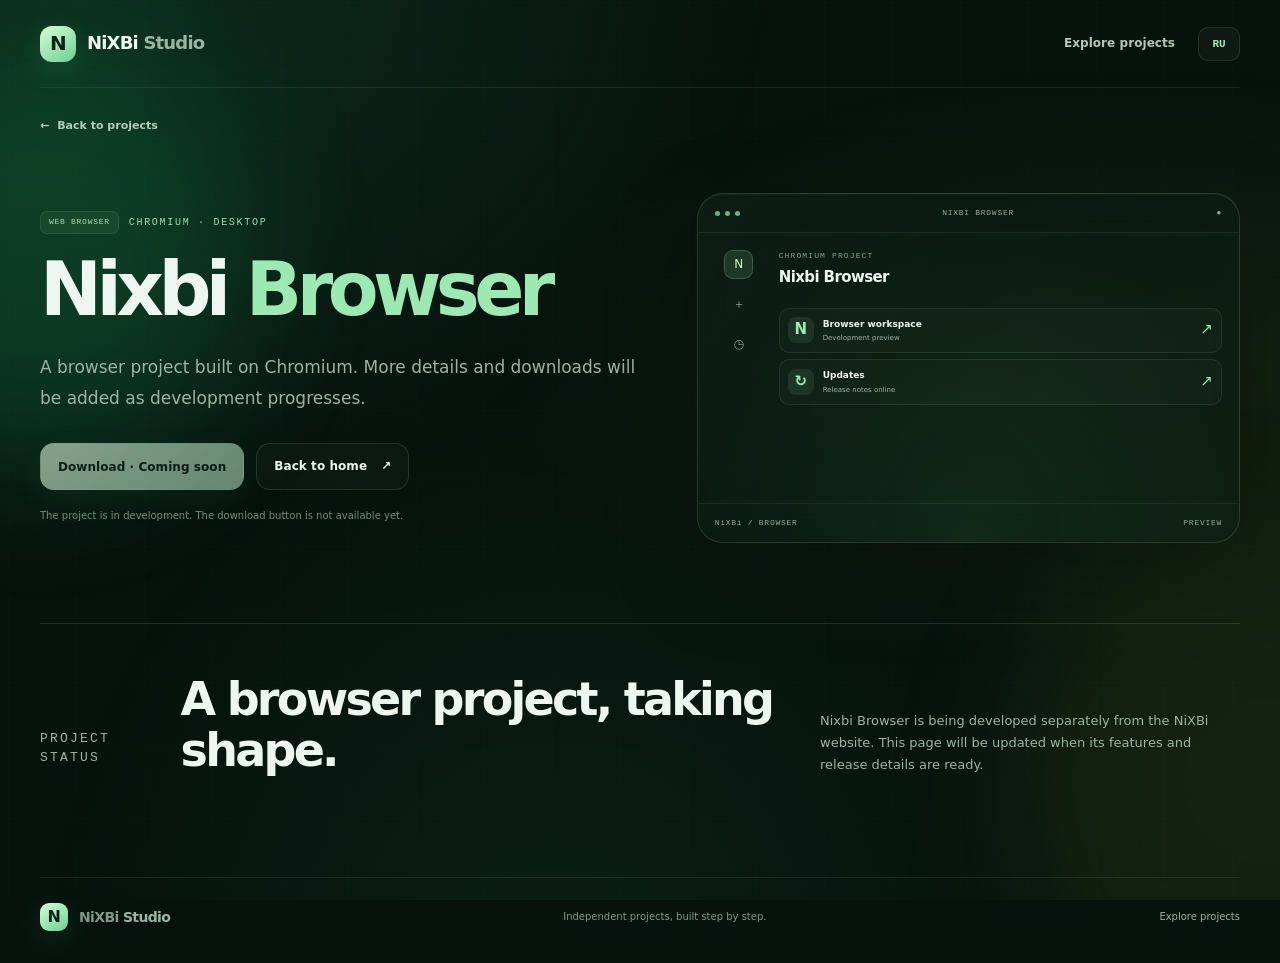
==== browser.html @ c8cee7db "Add Nixbi Browser product page" ====
<!doctype html>
<html lang="en">
<head><meta charset="utf-8"><meta name="viewport" content="width=device-width, initial-scale=1"><meta name="theme-color" content="#07120d"><meta name="description" content="Nixbi Browser, a Chromium-based browser project."><title>Nixbi Browser — NiXBi</title><link rel="stylesheet" href="styles.css"></head>
<body data-title-key="title_browser">
<div class="site-scene" aria-hidden="true"><div class="scene-gradient"></div><div class="scene-grid"></div><div class="scene-orb orb-one"></div><div class="scene-orb orb-two"></div><div class="scene-orb orb-three"></div></div>
<header class="site-header wrap"><a class="brand" href="index.html"><span class="brand-mark">N</span><span>NiXBi <em>Studio</em></span></a><nav aria-label="Main navigation"><a href="index.html#projects" data-open-projects data-i18n="nav_projects">Explore projects</a><button class="language-toggle" type="button" data-lang-toggle aria-label="Switch language" title="Switch language">RU</button></nav></header>
<main class="wrap detail-page"><a class="back-link" href="index.html#projects" data-open-projects><span>←</span><span data-i18n="back_projects">Back to projects</span></a>
<section class="product-hero"><div class="product-hero-copy"><p class="eyebrow"><span class="category-tag" data-i18n="tag_browser">WEB BROWSER</span><span>CHROMIUM · DESKTOP</span></p><h1>Nixbi <span>Browser</span></h1><p class="product-lead" data-i18n="browser_lead">A browser project built on Chromium. More details and downloads will be added as development progresses.</p><div class="hero-actions"><button class="button button-primary button-disabled" type="button" disabled data-i18n="browser_download">Download · Coming soon</button><a class="button button-quiet" href="index.html#projects" data-open-projects><span data-i18n="back_home">Back to home</span><span>↗</span></a></div><div class="hero-footnote" data-i18n="browser_status">The project is in development. The download button is not available yet.</div></div><div class="product-showcase launcher-showcase"><div class="showcase-top"><span class="window-dots"><i></i><i></i><i></i></span><span>NIXBI BROWSER</span><span>●</span></div><div class="showcase-layout"><div class="showcase-rail"><span class="rail-active">N</span><span>＋</span><span>◷</span></div><div class="showcase-content"><div class="showcase-welcome"><small>CHROMIUM PROJECT</small><b>Nixbi Browser</b></div><div class="showcase-row"><span class="row-icon">N</span><span><b>Browser workspace</b><small>Development preview</small></span><i>↗</i></div><div class="showcase-row"><span class="row-icon">↻</span><span><b>Updates</b><small>Release notes online</small></span><i>↗</i></div></div></div><div class="showcase-bottom"><span>NiXBi / BROWSER</span><span>PREVIEW</span></div></div></section>
<section class="detail-section"><div class="section-heading"><p class="eyebrow">PROJECT STATUS</p><h2 data-i18n="browser_feature_title">A browser project, taking shape.</h2><p data-i18n="browser_feature_copy">Nixbi Browser is being developed separately from the NiXBi website. This page will be updated when its features and release details are ready.</p></div></section></main>
<footer class="site-footer wrap"><a class="brand footer-brand" href="index.html"><span class="brand-mark">N</span><span>NiXBi <em>Studio</em></span></a><span data-i18n="footer_line">Independent projects, built step by step.</span><div class="footer-links"><a href="index.html#projects" data-open-projects data-i18n="nav_projects">Explore projects</a></div></footer><script src="site.js" defer></script></body></html>
---- styles.css ----
:root{color-scheme:dark;--bg:#07120d;--panel:rgba(15,31,22,.84);--panel-strong:#0e2118;--panel-soft:rgba(191,244,207,.045);--line:rgba(196,235,206,.13);--line-strong:rgba(177,243,196,.25);--text:#edf7ef;--muted:#9cb4a4;--soft:#bfd3c4;--green:#9de9b4;--mint:#ceffca;--lime:#d9f4a2;--gold:#f0d9a4;--red:#f0b6a8;--radius:24px;--shadow:0 28px 90px rgba(0,0,0,.30);--mono:ui-monospace,SFMono-Regular,Consolas,'Liberation Mono',monospace;--font:Inter,ui-sans-serif,system-ui,-apple-system,BlinkMacSystemFont,'Segoe UI',sans-serif}
*{box-sizing:border-box}html{scroll-behavior:smooth;scroll-padding-top:100px}body{margin:0;min-height:100vh;background:var(--bg);color:var(--text);font:15px/1.72 var(--font);overflow-x:hidden}body,button,a{font-family:var(--font)}a,a:visited{color:inherit;text-decoration:none}a:focus-visible,button:focus-visible{outline:2px solid var(--green);outline-offset:4px}button{color:inherit}.wrap{width:min(1200px,calc(100% - 48px));margin-inline:auto}.site-scene{position:fixed;inset:0;z-index:0;overflow:hidden;pointer-events:none;background:var(--bg)}.scene-gradient,.scene-grid,.scene-orb{position:absolute;inset:-18%;will-change:transform}.scene-gradient{background:radial-gradient(ellipse at 18% 13%,rgba(32,134,81,.24),transparent 34%),radial-gradient(ellipse at 78% 44%,rgba(111,139,51,.14),transparent 32%),radial-gradient(ellipse at 45% 95%,rgba(29,109,75,.14),transparent 38%)}.scene-grid{inset:-30% -10%;opacity:.15;background-image:linear-gradient(rgba(183,224,193,.10) 1px,transparent 1px),linear-gradient(90deg,rgba(183,224,193,.10) 1px,transparent 1px);background-size:68px 68px;mask-image:linear-gradient(to bottom,transparent 0%,#000 18%,#000 80%,transparent 100%)}.scene-orb{inset:auto;border-radius:50%;filter:blur(70px);opacity:.19}.orb-one{width:430px;height:430px;left:-180px;top:5vh;background:#1dbd6b}.orb-two{width:520px;height:520px;right:-250px;top:58vh;background:#779d35;opacity:.12}.orb-three{width:360px;height:360px;left:38%;top:116vh;background:#2d9d75;opacity:.10}.site-header,.home-page,.detail-page,.legal-page,.site-footer{position:relative;z-index:1}.scroll-progress{position:fixed;z-index:20;top:0;left:0;right:0;height:2px;background:rgba(235,255,238,.035);pointer-events:none}.scroll-progress span{display:block;width:100%;height:100%;background:linear-gradient(90deg,#6acc8d,#d9f4a2);transform:scaleX(0);transform-origin:left center}.site-header{min-height:88px;display:flex;align-items:center;justify-content:space-between;gap:24px;border-bottom:1px solid rgba(209,242,219,.09)}.brand{display:inline-flex;align-items:center;gap:11px;font-weight:800;letter-spacing:-.045em;font-size:18px;white-space:nowrap}.brand em{font-style:normal;color:var(--muted);font-weight:600}.brand-mark{display:grid;place-items:center;width:36px;height:36px;border-radius:12px;background:linear-gradient(145deg,#d5ffd7,#6ccf93);color:#0b2015;font-weight:900;font-size:20px;box-shadow:0 8px 30px rgba(91,219,136,.14)}nav{display:flex;align-items:center;gap:23px;color:#b2c8b7;font-size:12px;font-weight:800;letter-spacing:.005em}nav a{transition:color .2s ease}nav a:hover{color:var(--mint)}.nav-github{padding:9px 13px;border:1px solid var(--line);border-radius:12px;color:var(--text)!important;background:rgba(245,255,247,.025)}.nav-github:hover{border-color:var(--line-strong);background:rgba(157,233,180,.07)}.language-toggle{appearance:none;border:1px solid var(--line);border-radius:10px;min-width:42px;height:34px;background:rgba(255,255,255,.03);color:var(--green);font:800 11px var(--mono);cursor:pointer;transition:background .2s,border-color .2s}.language-toggle:hover{background:rgba(157,233,180,.09);border-color:var(--line-strong)}
.eyebrow{display:flex;align-items:center;gap:10px;margin:0 0 18px;color:#9ddbb0;font:500 10px/1.4 var(--mono);letter-spacing:.17em;text-transform:uppercase}.status-dot{width:7px;height:7px;border-radius:50%;background:var(--green);box-shadow:0 0 15px rgba(142,237,167,.7)}.home-hero{padding:92px 0 85px;display:grid;grid-template-columns:minmax(0,1.08fr) minmax(370px,.92fr);align-items:center;gap:42px;min-height:600px}.hero-copy-column{max-width:720px}.home-hero h1,.product-hero h1,.legal-title{margin:0;font-size:clamp(46px,7vw,82px);line-height:1.02;letter-spacing:-.075em;font-weight:800}.home-hero h1 span,.product-hero h1 span,.legal-title span{color:var(--green)}.hero-copy{max-width:680px;margin:26px 0 0;color:var(--muted);font-size:clamp(16px,1.8vw,19px);line-height:1.85}.hero-actions{display:flex;gap:12px;flex-wrap:wrap;margin-top:29px}.button{min-height:47px;display:inline-flex;align-items:center;justify-content:center;gap:14px;padding:0 17px;border:1px solid transparent;border-radius:14px;font-size:12px;font-weight:800;letter-spacing:.005em;cursor:pointer;transition:transform .22s ease,background .22s ease,border-color .22s ease,box-shadow .22s ease}.button:hover:not(:disabled){transform:translateY(-2px)}a.button-primary,a.button-primary:visited{color:#0a2114!important}.button-primary{background:linear-gradient(135deg,#d0ffd3,#8fe5ab);color:#0a2114!important;box-shadow:0 11px 33px rgba(81,204,126,.12)}.button-primary:hover:not(:disabled){background:linear-gradient(135deg,#e6ffe6,#a5f3b8);box-shadow:0 14px 40px rgba(81,204,126,.2)}.button-quiet,.button-outline{border-color:var(--line);color:var(--text)!important;background:rgba(255,255,255,.025)}.button-quiet:hover:not(:disabled),.button-outline:hover:not(:disabled){border-color:var(--line-strong);background:rgba(157,233,180,.055)}.button-disabled,.button:disabled{cursor:not-allowed;opacity:.58;filter:saturate(.55)}.button-arrow{font-size:19px;font-weight:500}.hero-metrics{display:flex;gap:30px;flex-wrap:wrap;margin-top:54px;padding-top:22px;border-top:1px solid var(--line)}.hero-metrics>div{display:flex;flex-direction:column;gap:2px}.metric-number{font:500 15px var(--mono);color:var(--green)}.metric-caption{font-size:11px;color:var(--muted)}
.hero-visual{position:relative;min-height:420px;isolation:isolate;display:grid;place-items:center}.visual-orbit{position:absolute;border:1px solid rgba(170,236,188,.15);border-radius:50%;transform:rotate(-28deg)}.orbit-a{width:350px;height:190px}.orbit-b{width:390px;height:285px;transform:rotate(39deg);border-color:rgba(183,223,143,.17)}.orbit-c{width:290px;height:340px;transform:rotate(68deg);border-style:dashed;opacity:.55}.visual-core{width:156px;height:156px;position:relative;display:flex;flex-direction:column;align-items:center;justify-content:center;gap:4px;border:1px solid rgba(202,255,214,.23);border-radius:42px;background:linear-gradient(145deg,rgba(172,243,188,.15),rgba(15,41,27,.5));box-shadow:0 30px 90px rgba(0,0,0,.35),inset 0 1px rgba(255,255,255,.08);backdrop-filter:blur(14px);transform:rotate(-7deg)}.core-mark{display:grid;place-items:center;width:47px;height:47px;border-radius:16px;background:linear-gradient(145deg,#d9ffd9,#57c589);color:#092016;font-size:28px;font-weight:900}.visual-core>span:nth-child(2){font-weight:800;font-size:16px;letter-spacing:-.04em}.visual-core small{font:500 8px var(--mono);color:var(--muted);letter-spacing:.16em}.orbit-chip{position:absolute;z-index:2;display:flex;align-items:center;gap:10px;padding:10px 13px;border:1px solid rgba(196,235,206,.16);border-radius:15px;background:rgba(10,27,17,.87);box-shadow:0 17px 48px rgba(0,0,0,.3);backdrop-filter:blur(18px);min-width:178px}.orbit-chip b{display:block;font-size:10px;white-space:nowrap}.orbit-chip small{display:block;margin-top:1px;color:var(--muted);font-size:9px}.chip-symbol{display:grid;place-items:center;width:31px;height:31px;border-radius:10px;background:rgba(155,233,178,.12);color:var(--green);font-weight:900}.chip-launcher{top:45px;left:4px}.chip-bot{right:-6px;top:156px}.chip-media{bottom:40px;left:12px}.visual-caption{position:absolute;bottom:-7px;color:#718b79;font:500 9px var(--mono);letter-spacing:.12em;text-transform:uppercase}
.project-explorer{padding:45px 0 80px;border-top:1px solid var(--line);scroll-margin-top:22px;animation:explorerIn .45s ease both}.project-explorer[hidden]{display:none}@keyframes explorerIn{from{opacity:0;transform:translateY(18px)}to{opacity:1;transform:translateY(0)}}.section-heading{display:flex;align-items:end;justify-content:space-between;gap:28px;margin-bottom:28px}.section-heading h2,.team-heading h2,.closing-banner h2{margin:0;font-size:clamp(31px,4vw,46px);line-height:1.12;letter-spacing:-.06em}.section-heading>p{max-width:420px;margin:0;color:var(--muted);font-size:13px}.section-heading .eyebrow{margin-bottom:10px}.project-grid{display:grid;grid-template-columns:repeat(3,minmax(0,1fr));gap:17px}.project-card{display:flex;flex-direction:column;min-width:0;border:1px solid var(--line);border-radius:22px;overflow:hidden;background:linear-gradient(145deg,rgba(19,40,27,.82),rgba(7,21,13,.88));box-shadow:0 18px 52px rgba(0,0,0,.13);transition:transform .25s ease,border-color .25s ease,box-shadow .25s ease}.project-card[href]:hover{transform:translateY(-5px);border-color:rgba(157,233,180,.35);box-shadow:0 22px 60px rgba(0,0,0,.26)}.card-visual{height:158px;position:relative;overflow:hidden;border-bottom:1px solid rgba(196,235,206,.085);background:radial-gradient(ellipse at 50% 120%,rgba(61,152,96,.17),transparent 70%)}.project-card-body{padding:20px;display:flex;flex-direction:column;flex:1}.card-meta{display:flex;align-items:center;justify-content:space-between;gap:8px;flex-wrap:wrap}.category-tag{display:inline-flex;align-items:center;padding:5px 8px;border-radius:7px;background:rgba(151,229,173,.07);border:1px solid rgba(151,229,173,.12);color:#a8ddb4;font:500 8px/1.3 var(--mono);letter-spacing:.09em}.status-pill{display:inline-flex;align-items:center;gap:6px;padding:5px 8px;border:1px solid var(--line);border-radius:999px;color:var(--muted);font:500 9px/1.2 var(--mono)}.status-pill::before{content:'';width:5px;height:5px;background:#9ed9ae;border-radius:50%}.status-beta{border-color:rgba(240,217,164,.22);color:#ead8a8}.status-beta::before{background:var(--gold)}.status-lab{border-color:rgba(167,191,173,.2)}.status-lab::before{background:#a7bfae}.project-card h3{margin:17px 0 8px;font-size:20px;line-height:1.2;letter-spacing:-.045em}.project-card p{margin:0 0 22px;color:var(--muted);font-size:12px;line-height:1.85}a.card-link,a.card-link:visited{color:var(--green)}.card-link{display:inline-flex;align-items:center;gap:10px;color:var(--green);font-size:11px;font-weight:800;margin-top:auto;padding-top:4px}.card-link b{font-size:17px;transition:transform .2s}.project-card[href]:hover .card-link b,.addon-card:hover .card-link b{transform:translate(3px,-2px)}.muted-card-link{color:#8fa99a}.explorer-note{display:flex;gap:10px;align-items:flex-start;margin:22px 0 0;padding:13px 15px;border:1px solid rgba(196,235,206,.085);border-radius:12px;color:var(--muted);font-size:11px}.note-icon{font:500 15px var(--mono);color:var(--green)}
/* artwork inside project cards */
.mini-window{position:absolute;left:24%;top:19px;width:52%;height:123px;border:1px solid rgba(176,240,193,.2);border-radius:13px;background:rgba(7,21,13,.8);box-shadow:0 15px 30px rgba(0,0,0,.22);transform:rotate(-3deg);padding:11px}.mini-window>span{display:inline-block;width:5px;height:5px;border-radius:50%;background:#74bd8c;margin-right:4px}.mini-radial{position:absolute;left:50%;top:52%;display:grid;place-items:center;transform:translate(-50%,-50%);width:37px;height:37px;border-radius:50%;border:1px solid rgba(160,239,183,.45);background:#163a25;color:var(--mint);font-size:17px;font-weight:800;box-shadow:0 0 30px rgba(94,203,130,.22)}.mini-line{position:absolute;width:43px;height:1px;background:rgba(155,235,177,.6);left:50%;top:52%;transform-origin:left center}.line-one{transform:rotate(35deg)}.line-two{transform:rotate(145deg)}.radial-graphic{width:112px;height:112px;position:absolute;left:50%;top:50%;transform:translate(-50%,-50%);border-radius:50%;border:1px dashed rgba(156,231,174,.32);box-shadow:0 0 50px rgba(71,184,111,.09)}.radial-graphic::before{content:'';position:absolute;inset:20px;border:1px solid rgba(156,231,174,.22);border-radius:50%}.radial-graphic b{position:absolute;left:50%;top:50%;transform:translate(-50%,-50%);width:36px;height:36px;display:grid;place-items:center;border:1px solid rgba(174,247,189,.3);background:rgba(29,77,45,.9);border-radius:50%;color:var(--mint)}.radial-graphic i{position:absolute;width:20px;height:20px;border-radius:7px;border:1px solid rgba(171,244,190,.5);background:rgba(26,74,43,.96)}.radial-graphic i:nth-child(1){top:-9px;left:45px}.radial-graphic i:nth-child(2){right:-7px;top:36px}.radial-graphic i:nth-child(3){bottom:-8px;left:45px}.radial-graphic i:nth-child(4){left:-8px;top:36px}.radial-graphic i:nth-child(5){left:8px;top:8px;width:14px;height:14px}.mail-stack{position:absolute;left:50%;top:50%;transform:translate(-50%,-50%) rotate(-4deg);width:min(72%,245px);display:grid;gap:8px}.mail-stack span{display:flex;align-items:center;justify-content:space-between;padding:9px 11px;border-radius:9px;border:1px solid rgba(196,235,206,.14);background:rgba(7,24,15,.82);color:#bfd3c4;font:500 9px var(--mono);letter-spacing:.08em}.mail-stack b{font-size:9px;color:var(--green)}.mail-glow{position:absolute;inset:auto 10% -45px;height:100px;border-radius:50%;background:rgba(47,172,104,.13);filter:blur(24px)}.video-window{position:absolute;left:25%;top:14px;width:50%;padding:8px;border:1px solid rgba(196,235,206,.15);border-radius:12px;background:rgba(8,21,14,.92);box-shadow:0 18px 35px rgba(0,0,0,.22);transform:rotate(2deg)}.video-scene{height:82px;display:grid;place-items:center;border-radius:7px;background:linear-gradient(150deg,#244c32,#0d2417 70%);position:relative;overflow:hidden}.video-scene::before{content:'';position:absolute;width:130%;height:70px;left:-15%;bottom:-41px;background:linear-gradient(145deg,#4d7c4a,#183e29);border-radius:50%}.play-icon{position:relative;z-index:1;display:grid;place-items:center;width:32px;height:32px;border-radius:50%;padding-left:2px;background:rgba(220,255,224,.88);color:#153421;font-size:11px}.download-bar{height:4px;margin:9px 1px 8px;background:rgba(200,232,206,.1);border-radius:6px;overflow:hidden}.download-bar i{display:block;width:62%;height:100%;background:linear-gradient(90deg,#65ca88,#d8f2a1);border-radius:6px}.video-meta-lines{display:flex;flex-direction:column;gap:4px}.video-meta-lines i{height:4px;border-radius:4px;background:rgba(200,232,206,.12);width:72%}.video-meta-lines i+ i{width:40%}.gift-box{position:absolute;left:50%;top:54%;transform:translate(-50%,-50%) rotate(-5deg);width:84px;height:65px;border:1px solid rgba(214,249,186,.52);border-radius:9px;background:linear-gradient(145deg,rgba(109,176,95,.44),rgba(26,73,44,.7));box-shadow:0 17px 44px rgba(0,0,0,.25),0 0 37px rgba(110,191,112,.12)}.gift-lid{position:absolute;left:-6px;right:-6px;top:-12px;height:20px;border:1px solid rgba(214,249,186,.52);border-radius:6px;background:rgba(125,187,105,.5)}.gift-ribbon-v{position:absolute;top:-12px;bottom:0;left:34px;width:14px;border-inline:1px solid rgba(240,241,185,.65);background:rgba(212,234,152,.45)}.gift-ribbon-h{position:absolute;top:20px;left:0;right:0;height:12px;border-block:1px solid rgba(240,241,185,.65);background:rgba(212,234,152,.4)}.gift-box>span{position:absolute;top:-28px;left:32px;color:#e0f2ad;font-size:22px}.bot-spark{position:absolute;color:#b6edaa}.spark-a{top:28px;left:30%;font-size:21px}.spark-b{bottom:26px;right:27%;font-size:25px}.future-sun{position:absolute;width:126px;height:126px;border-radius:50%;left:50%;top:50%;transform:translate(-50%,-50%);background:radial-gradient(circle at 40% 35%,rgba(222,247,176,.36),rgba(62,134,81,.06) 65%,transparent 68%);border:1px solid rgba(185,226,172,.13)}.future-lines{position:absolute;left:15%;right:15%;bottom:20px;height:45px;border-top:1px solid rgba(181,231,185,.25);border-radius:50%;transform:rotate(-9deg);box-shadow:0 -12px rgba(181,231,185,.035),0 -24px rgba(181,231,185,.03)}.future-mark{position:absolute;left:50%;top:50%;transform:translate(-50%,-50%);color:var(--green);font:300 47px var(--font)}
.team-section{padding:100px 0 95px;border-top:1px solid var(--line);display:grid;grid-template-columns:.85fr 1.15fr;gap:70px}.team-heading h2{font-size:clamp(34px,4.3vw,51px)}.team-heading h2 span{color:var(--green)}.team-copy>p{margin:0 0 17px;color:var(--muted);font-size:13px;line-height:1.9}.team-values{display:grid;grid-template-columns:repeat(3,minmax(0,1fr));gap:13px;margin-top:30px}.team-values>div{display:flex;flex-direction:column;gap:5px;padding:15px 12px;border:1px solid var(--line);border-radius:13px;background:rgba(255,255,255,.018)}.value-mark{font:500 10px var(--mono);color:var(--green)}.team-values b{font-size:11px}.team-values small{color:var(--muted);font-size:10px;line-height:1.6}.closing-banner{position:relative;z-index:1;display:flex;align-items:center;justify-content:space-between;gap:28px;margin:10px 0 80px;padding:28px 32px;border:1px solid rgba(164,231,179,.2);border-radius:24px;background:linear-gradient(110deg,rgba(28,77,43,.32),rgba(12,31,19,.65));box-shadow:var(--shadow)}.closing-banner h2{font-size:clamp(25px,3vw,34px)}.closing-banner p:not(.eyebrow){max-width:600px;color:var(--muted);font-size:12px;margin:10px 0 0}.closing-banner .eyebrow{margin-bottom:10px}
/* project detail pages */
.detail-page{padding-top:24px}.back-link{display:inline-flex;align-items:center;gap:8px;color:#b5cdbb!important;font-size:11px;font-weight:800;transition:color .2s}.back-link:hover{color:var(--green)!important}.product-hero{display:grid;grid-template-columns:minmax(0,1.06fr) minmax(350px,.94fr);gap:44px;align-items:center;padding:55px 0 80px}.product-hero h1{font-size:clamp(46px,6.3vw,74px)}.product-lead{max-width:650px;font-size:17px;line-height:1.82;color:var(--muted);margin:25px 0 0}.hero-footnote{margin-top:17px;color:#718d7c;font-size:10px;line-height:1.7}.product-showcase{min-height:350px;position:relative;display:flex;flex-direction:column;justify-content:center;border-radius:26px;border:1px solid rgba(190,236,200,.16);background:radial-gradient(ellipse at 50% 100%,rgba(56,141,83,.13),transparent 70%),rgba(10,27,17,.69);box-shadow:0 28px 90px rgba(0,0,0,.25),inset 0 1px rgba(255,255,255,.03);overflow:hidden;backdrop-filter:blur(16px)}.product-showcase::after{content:'';position:absolute;inset:0;pointer-events:none;background:linear-gradient(120deg,rgba(255,255,255,.025),transparent 40%,rgba(151,231,165,.02))}.showcase-top,.showcase-bottom{height:39px;display:flex;align-items:center;justify-content:space-between;padding:0 17px;border-bottom:1px solid rgba(196,235,206,.08);color:#91ad9a;font:500 8px var(--mono);letter-spacing:.09em}.showcase-bottom{border:0;border-top:1px solid rgba(196,235,206,.08)}.window-dots{display:flex;gap:5px}.window-dots i,.yt-titlebar i{width:5px;height:5px;background:#6eae7d;border-radius:50%}.showcase-layout{display:grid;grid-template-columns:48px 1fr;flex:1;padding:17px;gap:16px}.showcase-rail{display:flex;flex-direction:column;align-items:center;gap:11px}.showcase-rail>span{display:grid;place-items:center;width:29px;height:29px;border:1px solid transparent;border-radius:9px;color:#86a590;font-size:12px}.showcase-rail .rail-active{background:rgba(153,237,171,.13);border-color:rgba(153,237,171,.22);color:var(--mint)}.showcase-content{min-width:0}.showcase-welcome{display:flex;flex-direction:column;gap:5px;padding:1px 0 17px}.showcase-welcome small{color:#83a28e;font:500 8px var(--mono);letter-spacing:.14em}.showcase-welcome b{font-size:15px;letter-spacing:-.04em}.showcase-shortcuts{display:grid;grid-template-columns:repeat(3,minmax(0,1fr));gap:7px;margin-bottom:15px}.showcase-shortcuts>div{display:flex;flex-direction:column;gap:4px;padding:10px 8px;border:1px solid rgba(196,235,206,.1);border-radius:10px;background:rgba(255,255,255,.025)}.showcase-shortcuts>div>span{color:var(--green);font-size:15px}.showcase-shortcuts b{font-size:9px}.showcase-shortcuts small{color:var(--muted);font-size:7px;white-space:nowrap}.showcase-row{display:flex;align-items:center;gap:9px;padding:8px;margin-bottom:6px;border:1px solid rgba(196,235,206,.095);border-radius:10px;background:rgba(255,255,255,.018)}.row-icon{display:grid;place-items:center;width:26px;height:26px;background:rgba(145,225,164,.1);border-radius:8px;color:var(--green);font-weight:800}.row-icon-mail{color:#d5e4cf}.showcase-row>span:nth-child(2){min-width:0;flex:1}.showcase-row b{display:block;font-size:9px}.showcase-row small{display:block;font-size:7px;color:var(--muted)}.showcase-row>i{color:var(--green);font-style:normal}.detail-section{padding:50px 0 72px;border-top:1px solid var(--line)}.feature-grid,.steps-grid{display:grid;grid-template-columns:repeat(3,minmax(0,1fr));gap:15px}.feature-card,.detail-card{padding:23px;border:1px solid var(--line);border-radius:19px;background:linear-gradient(150deg,rgba(17,39,25,.75),rgba(7,22,14,.66));min-width:0}.feature-icon{display:grid;place-items:center;width:38px;height:38px;border-radius:12px;background:rgba(153,237,171,.09);border:1px solid rgba(153,237,171,.13);color:var(--green);font-size:18px}.feature-index{display:block;margin-top:20px;color:#81a98e;font:500 8px var(--mono);letter-spacing:.12em}.feature-card h3,.detail-card h3{font-size:17px;letter-spacing:-.04em;margin:9px 0 8px;line-height:1.35}.feature-card p,.detail-card p{margin:0;color:var(--muted);font-size:12px;line-height:1.9}.addon-section{border-top:1px solid var(--line)}.addon-grid{display:grid;grid-template-columns:repeat(3,minmax(0,1fr));gap:16px}.addon-card{display:flex;flex-direction:column;overflow:hidden;border:1px solid var(--line);border-radius:19px;background:rgba(12,29,18,.73);transition:transform .25s,border-color .25s,box-shadow .25s}.addon-card:hover{transform:translateY(-4px);border-color:var(--line-strong);box-shadow:0 22px 60px rgba(0,0,0,.2)}.addon-art{height:145px;position:relative;border-bottom:1px solid rgba(196,235,206,.08);background:radial-gradient(ellipse at 50% 110%,rgba(64,164,101,.17),transparent 70%);overflow:hidden}.addon-card-copy{display:flex;flex-direction:column;flex:1;padding:19px}.addon-card h3{margin:12px 0 7px;font-size:18px;letter-spacing:-.04em}.addon-card p{margin:0 0 20px;color:var(--muted);font-size:12px;line-height:1.85}.art-radial .radial-graphic{width:102px;height:102px}.art-gmail .mail-stack{width:68%;gap:6px}.art-gmail .mail-stack span{padding:6px 9px}.art-youtube .video-window{top:10px;width:47%;left:26%;}.callout-panel{display:grid;grid-template-columns:44px 1fr;gap:18px;margin:0 0 55px;padding:27px;border:1px solid rgba(157,233,180,.19);border-radius:20px;background:linear-gradient(120deg,rgba(31,76,43,.25),rgba(9,28,16,.57))}.callout-mark{display:grid;place-items:center;width:34px;height:34px;border-radius:11px;background:rgba(158,234,177,.1);border:1px solid rgba(158,234,177,.16);color:var(--green);font:600 16px var(--mono)}.callout-panel h2{font-size:19px;margin:0 0 8px;letter-spacing:-.04em}.callout-panel p{max-width:870px;color:var(--muted);font-size:12px;margin:0 0 10px;line-height:1.9}.callout-warning{border-color:rgba(240,217,164,.2);background:linear-gradient(120deg,rgba(100,75,30,.13),rgba(9,28,16,.6))}.callout-warning .callout-mark{color:var(--gold);background:rgba(240,217,164,.08);border-color:rgba(240,217,164,.15)}a.inline-link,a.inline-link:visited{color:var(--green)!important}.inline-link{display:inline-flex;align-items:center;gap:8px;padding:2px 0;color:var(--green)!important;font-size:11px;font-weight:800;border-bottom:1px solid rgba(157,233,180,.22)}.inline-link:hover{color:var(--mint)!important;border-color:var(--mint)}.quote-panel{position:relative;margin:0 0 70px;padding:35px 38px 33px;border:1px solid rgba(157,233,180,.18);border-radius:22px;background:radial-gradient(ellipse at 5% 0%,rgba(62,152,85,.18),transparent 60%),rgba(10,27,17,.68)}.quote-mark{display:block;color:var(--green);font-size:46px;line-height:.8}.quote-panel blockquote{max-width:800px;margin:15px 0;font-size:clamp(22px,3vw,31px);line-height:1.4;letter-spacing:-.04em;font-weight:700}.quote-caption{font:500 8px var(--mono);letter-spacing:.15em;color:var(--muted)}.hero-status{display:flex;align-items:center;gap:12px;flex-wrap:wrap;margin-top:18px;color:var(--muted);font-size:11px}
/* radial product artwork */
.radial-showcase{background:radial-gradient(ellipse at 50% 50%,rgba(42,118,66,.22),transparent 65%),rgba(10,27,17,.72)}.radial-demo{position:relative;min-height:350px;display:grid;place-items:center}.demo-orbit{position:absolute;border:1px solid rgba(164,236,180,.19);border-radius:50%}.demo-orbit-one{width:244px;height:244px}.demo-orbit-two{width:294px;height:294px;border-style:dashed;opacity:.55}.demo-center{position:absolute;z-index:3;display:grid;place-items:center;width:67px;height:67px;border-radius:50%;background:linear-gradient(145deg,#baf6c4,#448f60);color:#0a2014;font-size:27px;font-weight:900;box-shadow:0 0 50px rgba(107,232,143,.18)}.demo-node{position:absolute;z-index:4;display:grid;place-items:center;width:45px;height:45px;border:1px solid rgba(176,243,190,.29);border-radius:15px;background:rgba(15,49,28,.96);color:var(--mint);box-shadow:0 8px 23px rgba(0,0,0,.25);font-size:17px}.node-one{top:53px;left:calc(50% - 22px)}.node-two{right:58px;top:calc(50% - 22px)}.node-three{bottom:53px;left:calc(50% - 22px)}.node-four{left:58px;top:calc(50% - 22px)}.node-five{top:83px;right:89px;width:33px;height:33px;border-radius:11px}.demo-card{position:absolute;z-index:5;display:flex;flex-direction:column;gap:3px;padding:10px 12px;border:1px solid rgba(180,238,192,.19);border-radius:10px;background:rgba(7,24,14,.94);box-shadow:0 14px 35px rgba(0,0,0,.28)}.demo-card b{font-size:9px}.demo-card span{font-size:7px;color:var(--muted)}.demo-card-one{top:80px;left:13px}.demo-card-two{right:10px;bottom:67px}
/* Gmail showcase */
.gmail-showcase{padding:20px}.gmail-top{display:flex;align-items:center;gap:10px;padding:7px 0 18px;border-bottom:1px solid rgba(196,235,206,.1)}.gmail-logo{display:grid;place-items:center;width:36px;height:30px;border-radius:9px;background:rgba(230,190,169,.12);color:#ecc5b5;font-weight:900}.gmail-top>span:nth-child(2){flex:1}.gmail-top b{display:block;font-size:12px}.gmail-top small{display:block;font-size:8px;color:var(--muted)}.connected-dot{width:7px;height:7px;border-radius:50%;background:#8fe5a8;box-shadow:0 0 12px #8fe5a8}.gmail-row{display:flex;align-items:center;gap:12px;padding:15px 12px;margin-top:8px;border:1px solid rgba(196,235,206,.075);border-radius:11px;background:rgba(255,255,255,.018);font-size:11px}.gmail-row>span{width:17px;color:var(--green)}.gmail-row b{flex:1}.gmail-row small{color:var(--muted);font:500 9px var(--mono)}.gmail-row i{font-style:normal;color:#9fc9aa}.gmail-foot{display:flex;align-items:center;gap:8px;margin-top:14px;color:var(--muted);font-size:8px}.tiny-shield{color:var(--green);font-size:12px}
/* video showcase */
.youtube-showcase{padding:20px}.yt-titlebar{display:flex;align-items:center;gap:5px;height:26px;color:var(--muted)}.yt-titlebar span{display:flex;gap:4px;flex:1}.yt-titlebar small{font:500 8px var(--mono);letter-spacing:.1em}.yt-titlebar b{font:500 9px var(--mono);color:var(--green)}.yt-preview{padding:12px;border:1px solid rgba(196,235,206,.12);border-radius:15px;background:rgba(3,16,9,.48)}.yt-landscape{position:relative;display:grid;place-items:center;height:170px;overflow:hidden;border-radius:10px;background:linear-gradient(160deg,#264a35,#193625 65%,#101d16)}.land-sun{position:absolute;right:23%;top:20%;width:44px;height:44px;border-radius:50%;background:rgba(218,241,165,.65);filter:blur(.5px)}.land-hill{position:absolute;bottom:-60px;width:140%;height:140px;border-radius:50%}.hill-one{left:-10%;background:linear-gradient(120deg,#527a50,#244d32)}.hill-two{right:-25%;bottom:-75px;background:linear-gradient(130deg,#315b3b,#0c2617)}.yt-file-info{display:flex;align-items:center;gap:10px;margin:13px 1px}.yt-file-icon{display:grid;place-items:center;width:32px;height:32px;border-radius:10px;background:rgba(157,233,180,.09);color:var(--green);font-size:18px}.yt-file-info>span:nth-child(2){flex:1}.yt-file-info b{display:block;font-size:10px}.yt-file-info small{display:block;color:var(--muted);font-size:8px}.file-format{padding:4px 6px;border:1px solid var(--line);border-radius:6px;color:var(--muted);font:500 8px var(--mono)}.yt-progress{height:4px;border-radius:4px;background:rgba(196,235,206,.1);overflow:hidden}.yt-progress span{display:block;width:45%;height:100%;background:linear-gradient(90deg,#68ca8b,#d3f59c);border-radius:4px}.yt-bottom{display:flex;justify-content:space-between;gap:10px;margin-top:15px;color:var(--muted);font-size:8px}.yt-bottom b{color:var(--green);font:500 8px var(--mono)}
/* bot showcase */
.bot-showcase{padding:20px;gap:13px}.bot-interface-top{display:flex;align-items:center;gap:10px;padding-bottom:12px;border-bottom:1px solid rgba(196,235,206,.1)}.bot-avatar{display:grid;place-items:center;width:36px;height:36px;border:1px solid rgba(177,242,190,.2);border-radius:12px;background:rgba(155,233,175,.09);color:var(--green);font-size:19px}.bot-interface-top>span:nth-child(2){flex:1}.bot-interface-top b{display:block;font-size:11px}.bot-interface-top small{display:block;color:var(--muted);font-size:8px}.telegram-badge{font:500 9px var(--mono);color:#a4d7e7;border:1px solid rgba(164,215,231,.16);padding:5px 7px;border-radius:6px}.bot-message{padding:16px;border:1px solid rgba(196,235,206,.1);border-radius:14px;background:rgba(7,24,14,.68)}.bot-message small{display:block;color:var(--green);font:500 8px var(--mono);letter-spacing:.16em}.bot-message b{display:block;margin-top:7px;font-size:14px}.bot-message p{margin:6px 0 0;color:var(--muted);font-size:9px;line-height:1.7}.bot-option{display:flex;align-items:center;gap:11px;padding:12px;border:1px solid rgba(196,235,206,.095);border-radius:11px;background:rgba(255,255,255,.018)}.bot-option>span{font:500 9px var(--mono);color:var(--green)}.bot-option>div{flex:1}.bot-option b{display:block;font-size:9px}.bot-option small{display:block;margin-top:2px;color:var(--muted);font-size:8px}.bot-option i{font-style:normal;color:var(--green)}.bot-showcase-foot{padding-top:7px;text-align:center;font:500 8px var(--mono);letter-spacing:.06em;color:var(--muted)}
/* legal pages */
.legal-page{max-width:920px;padding:27px 0 90px}.legal-page .eyebrow{margin-top:37px}.legal-title{font-size:clamp(42px,6vw,68px);margin-bottom:15px}.legal-updated{color:#829c8b;font:500 9px var(--mono);letter-spacing:.03em;margin:0 0 42px}.legal-section{padding:23px 0;border-top:1px solid var(--line)}.legal-section h2{margin:0 0 10px;font-size:18px;letter-spacing:-.035em}.legal-section p{margin:0 0 14px;color:var(--muted);font-size:12px;line-height:2}.legal-section p:last-child{margin-bottom:0}.legal-section code{color:#c7f3c9;background:rgba(160,230,174,.08);padding:2px 5px;border-radius:5px;font:500 10px var(--mono)}.site-footer{display:flex;align-items:center;justify-content:space-between;gap:25px;padding:25px 0 32px;border-top:1px solid rgba(208,242,216,.09);color:#7e9a87;font-size:10px}.footer-brand{font-size:14px}.footer-brand .brand-mark{width:28px;height:28px;border-radius:9px;font-size:16px}.footer-links{display:flex;gap:18px}.footer-links a{color:var(--muted);transition:color .2s}.footer-links a:hover{color:var(--green)}
.motion-ready .reveal{opacity:0;transform:translateY(15px);transition:opacity .55s ease,transform .55s cubic-bezier(.2,.75,.25,1)}.motion-ready .reveal.is-visible{opacity:1;transform:translateY(0)}.motion-ready .reveal:nth-child(3n + 2){transition-delay:.06s}.motion-ready .reveal:nth-child(3n){transition-delay:.12s}
@media(max-width:1000px){.home-hero{grid-template-columns:1fr;gap:5px;padding-top:72px}.hero-copy-column{max-width:780px}.hero-visual{min-height:365px;margin-top:10px}.project-grid{grid-template-columns:repeat(2,minmax(0,1fr))}.product-hero{grid-template-columns:1fr;gap:35px;padding-top:38px}.product-showcase{max-width:630px;width:100%;margin-inline:auto}.team-section{gap:36px}.addon-grid{grid-template-columns:repeat(2,minmax(0,1fr))}.addon-card:last-child{grid-column:span 2}.addon-card:last-child .addon-art{height:130px}}
@media(max-width:700px){.wrap{width:min(100% - 30px,560px)}.site-header{min-height:75px;flex-wrap:wrap;padding:13px 0;gap:13px}.brand{font-size:16px}.brand-mark{width:32px;height:32px}.site-header nav{width:100%;justify-content:space-between;gap:10px;flex-wrap:wrap;font-size:10px}.nav-github{padding:7px 8px}.home-hero{padding:55px 0 62px;min-height:auto}.home-hero h1,.product-hero h1{font-size:clamp(42px,11vw,65px)}.hero-copy{font-size:15px;margin-top:20px}.hero-metrics{gap:19px;margin-top:37px}.hero-visual{min-height:315px;transform:scale(.88);margin:-3px -22px -10px}.orbit-chip{min-width:153px;padding:8px}.orbit-chip b{font-size:9px}.orbit-chip small{font-size:8px}.chip-launcher{left:2px;top:22px}.chip-bot{right:0;top:131px}.chip-media{left:0;bottom:16px}.visual-caption{font-size:8px;white-space:nowrap}.section-heading{display:block}.section-heading>p{margin-top:12px}.project-grid,.feature-grid,.steps-grid,.addon-grid{grid-template-columns:1fr}.project-card{max-width:520px;width:100%;margin-inline:auto}.card-visual{height:160px}.team-section{grid-template-columns:1fr;gap:25px;padding:68px 0}.team-values{grid-template-columns:1fr;gap:8px}.team-values>div{display:grid;grid-template-columns:32px 1fr;align-items:center}.team-values small{grid-column:2}.closing-banner{align-items:flex-start;flex-direction:column;padding:24px;margin-bottom:55px}.closing-banner .button{width:100%}.project-explorer{padding:33px 0 55px}.product-hero{padding:36px 0 55px}.product-lead{font-size:15px;margin-top:20px}.product-showcase{min-height:300px}.showcase-layout{padding:13px;gap:10px}.showcase-shortcuts small{white-space:normal}.addon-card:last-child{grid-column:auto}.addon-card:last-child .addon-art{height:145px}.detail-section{padding:38px 0 52px}.feature-card,.detail-card{padding:20px}.callout-panel{grid-template-columns:34px 1fr;padding:19px;gap:12px}.quote-panel{padding:27px 24px}.demo-card-one{left:5px;top:60px}.demo-card-two{right:5px;bottom:53px}.node-two{right:28px}.node-four{left:28px}.yt-landscape{height:145px}.site-footer{flex-wrap:wrap;gap:14px;padding:23px 0}.site-footer>span{order:3;width:100%}.footer-links{margin-left:auto}.legal-page{padding-bottom:55px}.legal-page .eyebrow{margin-top:30px}}
@media(prefers-reduced-motion:reduce){*,*::before,*::after{scroll-behavior:auto!important;animation-duration:.01ms!important;animation-iteration-count:1!important;transition-duration:.01ms!important}.scene-orb,.scene-grid,.scene-gradient{transform:none!important}.motion-ready .reveal{opacity:1!important;transform:none!important}}


/* Launcher screenshot carousel — dynamic manifest-driven gallery, isolated to launcher.html. */
.launcher-gallery-section{padding-top:34px}
.launcher-gallery-heading{align-items:end;margin-bottom:25px}
.launcher-gallery-heading h2{max-width:780px}
.launcher-gallery{position:relative;max-width:1060px;margin:0 auto}
.launcher-gallery-section[hidden],.launcher-gallery[hidden]{display:none!important}
.launcher-gallery-viewport{overflow:hidden;border:1px solid rgba(156,224,174,.19);border-radius:22px;background:rgba(4,18,11,.65);box-shadow:0 22px 70px rgba(0,0,0,.24),0 0 50px rgba(92,207,131,.055)}
.launcher-gallery-track{display:flex;width:100%;transform:translate3d(0,0,0);transition:transform .62s cubic-bezier(.22,.75,.25,1);will-change:transform}
.launcher-gallery-slide{flex:0 0 100%;min-width:0;margin:0;padding:14px}
.gallery-media{position:relative;display:grid;place-items:center;aspect-ratio:16/9;max-height:590px;overflow:hidden;border-radius:13px;background:radial-gradient(ellipse at 70% 20%,rgba(75,153,99,.21),transparent 45%),linear-gradient(145deg,#0d2618,#06100b 58%,#102e1b);border:1px solid rgba(175,232,187,.105)}
.gallery-media img{position:absolute;inset:0;width:100%;height:100%;display:block;object-fit:contain;opacity:1;transition:opacity .35s ease}
.gallery-caption{padding:13px 4px 2px;color:var(--muted);font-size:12px;letter-spacing:.02em}
.launcher-gallery-controls{display:flex;align-items:center;justify-content:center;gap:26px;padding:20px 0 7px}
.launcher-gallery-controls[hidden]{display:none!important}
.gallery-arrow{display:grid;place-items:center;width:43px;height:43px;border:1px solid rgba(155,233,175,.2);border-radius:50%;background:rgba(9,31,17,.78);color:var(--green);font-size:22px;line-height:1;cursor:pointer;transition:transform .2s ease,background .2s ease,border-color .2s ease}
.gallery-arrow:hover{transform:scale(1.06);background:rgba(82,177,111,.17);border-color:rgba(155,233,175,.55)}
.gallery-arrow:focus-visible,.gallery-dot:focus-visible{outline:2px solid var(--green);outline-offset:4px}
.gallery-dots{display:flex;align-items:center;justify-content:center;gap:10px;flex-wrap:wrap}
.gallery-dot{width:9px;height:9px;padding:0;border:0;border-radius:50%;background:rgba(173,205,180,.28);cursor:pointer;transition:width .24s ease,background .24s ease,box-shadow .24s ease,transform .24s ease}
.gallery-dot:hover{transform:scale(1.15);background:rgba(173,205,180,.65)}
.gallery-dot.is-active{width:25px;border-radius:9px;background:var(--green);box-shadow:0 0 17px rgba(117,226,151,.36)}
@media(max-width:700px){.launcher-gallery-section{padding-top:24px}.launcher-gallery-slide{padding:8px}.launcher-gallery-viewport{border-radius:15px}.gallery-media{border-radius:9px;aspect-ratio:4/3}.launcher-gallery-controls{gap:18px;padding-top:14px}.gallery-arrow{width:38px;height:38px}.gallery-caption{padding-top:11px;font-size:11px}}
@media(prefers-reduced-motion:reduce){.launcher-gallery-track,.gallery-media img,.gallery-arrow,.gallery-dot{transition:none!important}}
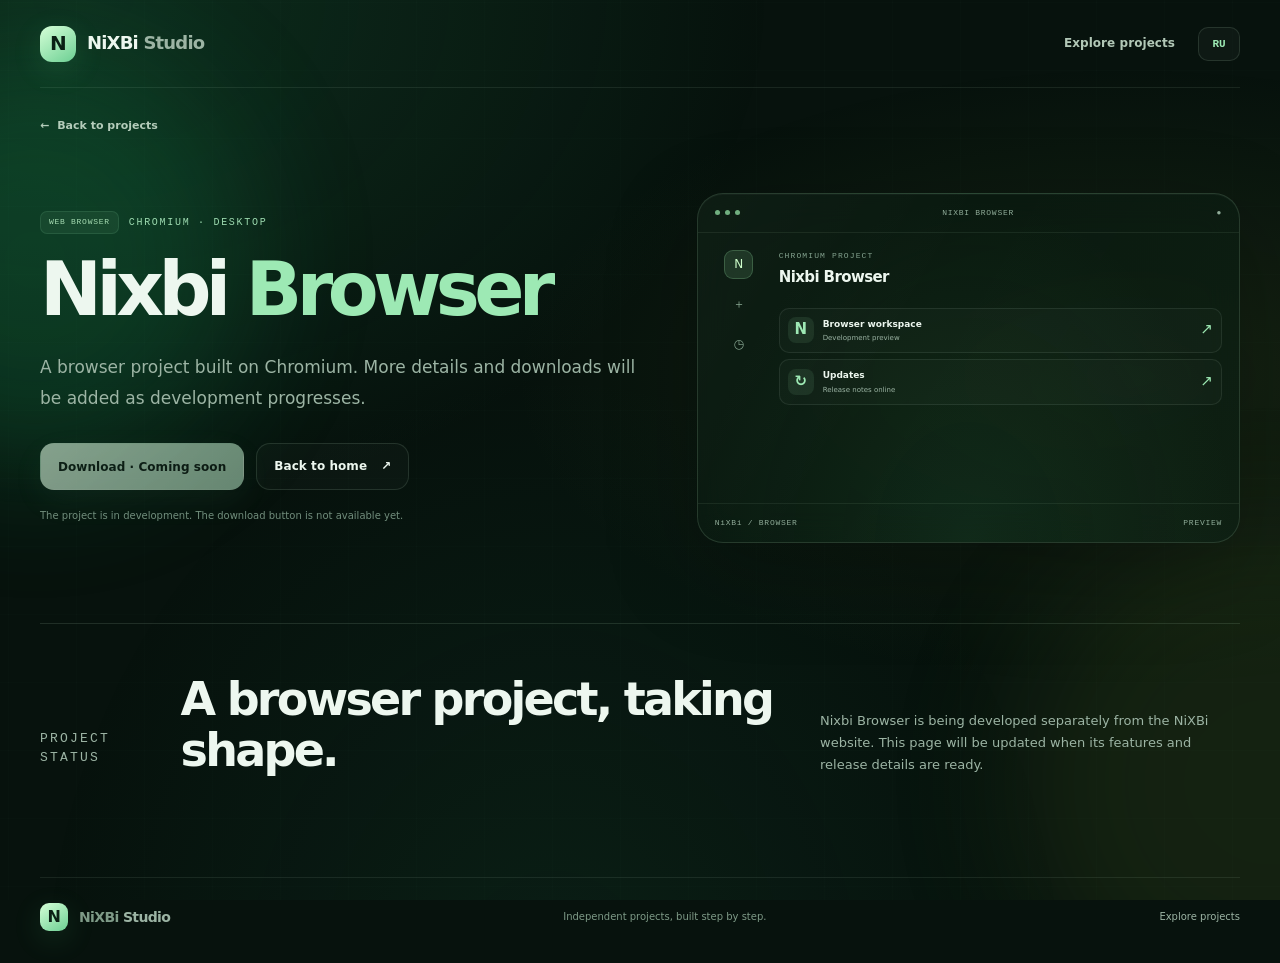
==== commit 2a855108: "Add NiXBi favicon to site page" ====
--- a/browser.html
+++ b/browser.html
@@ -1,6 +1,6 @@
 <!doctype html>
 <html lang="en">
-<head><meta charset="utf-8"><meta name="viewport" content="width=device-width, initial-scale=1"><meta name="theme-color" content="#07120d"><meta name="description" content="Nixbi Browser, a Chromium-based browser project."><title>Nixbi Browser — NiXBi</title><link rel="stylesheet" href="styles.css"></head>
+<head><meta charset="utf-8"><meta name="viewport" content="width=device-width, initial-scale=1"><meta name="theme-color" content="#050706"><link rel="icon" type="image/svg+xml" href="favicon.svg"><meta name="description" content="Nixbi Browser, a Chromium-based browser project."><title>Nixbi Browser — NiXBi</title><link rel="stylesheet" href="styles.css"></head>
 <body data-title-key="title_browser">
 <div class="site-scene" aria-hidden="true"><div class="scene-gradient"></div><div class="scene-grid"></div><div class="scene-orb orb-one"></div><div class="scene-orb orb-two"></div><div class="scene-orb orb-three"></div></div>
 <header class="site-header wrap"><a class="brand" href="index.html"><span class="brand-mark">N</span><span>NiXBi <em>Studio</em></span></a><nav aria-label="Main navigation"><a href="index.html#projects" data-open-projects data-i18n="nav_projects">Explore projects</a><button class="language-toggle" type="button" data-lang-toggle aria-label="Switch language" title="Switch language">RU</button></nav></header>
--- a/styles.css
+++ b/styles.css
@@ -47,3 +47,16 @@
 .gallery-dot.is-active{width:25px;border-radius:9px;background:var(--green);box-shadow:0 0 17px rgba(117,226,151,.36)}
 @media(max-width:700px){.launcher-gallery-section{padding-top:24px}.launcher-gallery-slide{padding:8px}.launcher-gallery-viewport{border-radius:15px}.gallery-media{border-radius:9px;aspect-ratio:4/3}.launcher-gallery-controls{gap:18px;padding-top:14px}.gallery-arrow{width:38px;height:38px}.gallery-caption{padding-top:11px;font-size:11px}}
 @media(prefers-reduced-motion:reduce){.launcher-gallery-track,.gallery-media img,.gallery-arrow,.gallery-dot{transition:none!important}}
+
+/* NIXBI Menu project artwork */
+.visual-menu,.art-menu{background:radial-gradient(ellipse at 50% 45%,rgba(69,157,96,.22),transparent 68%),linear-gradient(145deg,#10291a,#07140d)}
+.menu-preview{position:relative;width:82%;height:150px;margin:auto;display:flex;align-items:center;justify-content:center}
+.menu-notch{position:absolute;top:10px;left:50%;transform:translateX(-50%);width:112px;height:25px;border:1px solid rgba(180,238,194,.28);border-radius:0 0 13px 13px;background:#07130c;display:flex;align-items:center;justify-content:center;gap:7px}
+.menu-notch i{width:4px;height:4px;border-radius:50%;background:#83c998}
+.menu-preview-panel{position:relative;width:76%;height:105px;margin-top:35px;border:1px solid rgba(180,238,194,.2);border-radius:14px;background:rgba(8,25,15,.88);box-shadow:0 16px 35px rgba(0,0,0,.28);display:flex;align-items:center;justify-content:center;gap:10px}
+.menu-preview-panel span{width:34px;height:34px;border:1px solid rgba(164,229,177,.25);border-radius:10px;background:rgba(53,112,69,.25)}
+.menu-preview-panel b{position:absolute;top:9px;left:12px;color:var(--mint);font-size:11px}
+.status-cancelled{color:#d0b7b7;background:rgba(130,72,72,.15);border-color:rgba(191,127,127,.22)}
+.visual-cancelled{display:grid;place-items:center;background:linear-gradient(145deg,#211719,#100d0e)}
+.cancelled-mark{width:76px;height:76px;border:1px solid rgba(205,150,150,.35);border-radius:22px;display:grid;place-items:center;color:#c48b8b;font-size:54px;font-weight:300}
+.project-cancelled{opacity:.72;filter:saturate(.65)}.project-cancelled:hover{opacity:1}
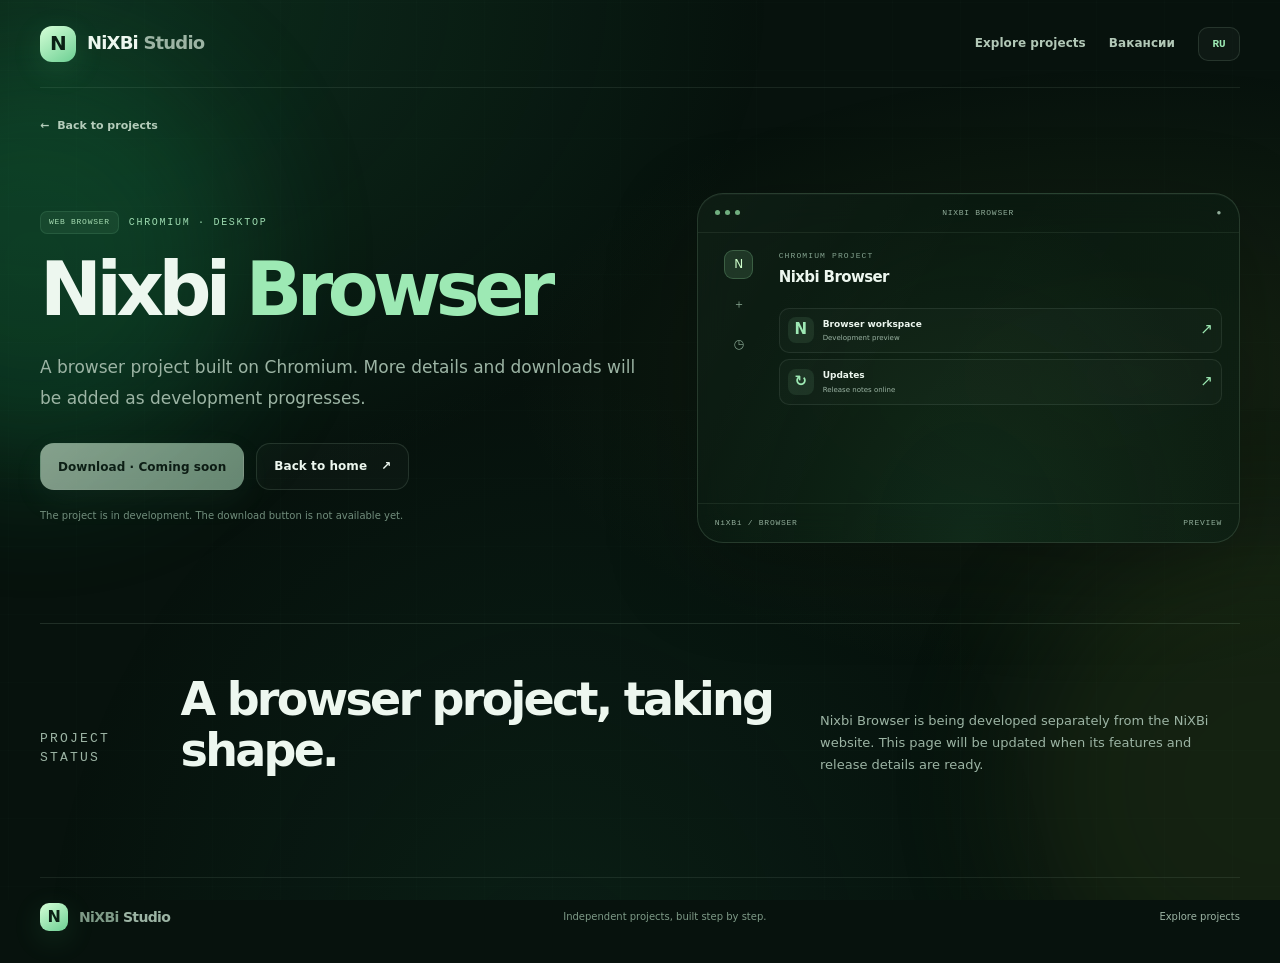
==== commit e7251380: "Add Russian vacancies navigation" ====
--- a/browser.html
+++ b/browser.html
@@ -3,7 +3,7 @@
 <head><meta charset="utf-8"><meta name="viewport" content="width=device-width, initial-scale=1"><meta name="theme-color" content="#050706"><link rel="icon" type="image/svg+xml" href="favicon.svg"><meta name="description" content="Nixbi Browser, a Chromium-based browser project."><title>Nixbi Browser — NiXBi</title><link rel="stylesheet" href="styles.css"></head>
 <body data-title-key="title_browser">
 <div class="site-scene" aria-hidden="true"><div class="scene-gradient"></div><div class="scene-grid"></div><div class="scene-orb orb-one"></div><div class="scene-orb orb-two"></div><div class="scene-orb orb-three"></div></div>
-<header class="site-header wrap"><a class="brand" href="index.html"><span class="brand-mark">N</span><span>NiXBi <em>Studio</em></span></a><nav aria-label="Main navigation"><a href="index.html#projects" data-open-projects data-i18n="nav_projects">Explore projects</a><button class="language-toggle" type="button" data-lang-toggle aria-label="Switch language" title="Switch language">RU</button></nav></header>
+<header class="site-header wrap"><a class="brand" href="index.html"><span class="brand-mark">N</span><span>NiXBi <em>Studio</em></span></a><nav aria-label="Main navigation"><a href="index.html#projects" data-open-projects data-i18n="nav_projects">Explore projects</a><a href="vacancies.html">Вакансии</a><button class="language-toggle" type="button" data-lang-toggle aria-label="Switch language" title="Switch language">RU</button></nav></header>
 <main class="wrap detail-page"><a class="back-link" href="index.html#projects" data-open-projects><span>←</span><span data-i18n="back_projects">Back to projects</span></a>
 <section class="product-hero"><div class="product-hero-copy"><p class="eyebrow"><span class="category-tag" data-i18n="tag_browser">WEB BROWSER</span><span>CHROMIUM · DESKTOP</span></p><h1>Nixbi <span>Browser</span></h1><p class="product-lead" data-i18n="browser_lead">A browser project built on Chromium. More details and downloads will be added as development progresses.</p><div class="hero-actions"><button class="button button-primary button-disabled" type="button" disabled data-i18n="browser_download">Download · Coming soon</button><a class="button button-quiet" href="index.html#projects" data-open-projects><span data-i18n="back_home">Back to home</span><span>↗</span></a></div><div class="hero-footnote" data-i18n="browser_status">The project is in development. The download button is not available yet.</div></div><div class="product-showcase launcher-showcase"><div class="showcase-top"><span class="window-dots"><i></i><i></i><i></i></span><span>NIXBI BROWSER</span><span>●</span></div><div class="showcase-layout"><div class="showcase-rail"><span class="rail-active">N</span><span>＋</span><span>◷</span></div><div class="showcase-content"><div class="showcase-welcome"><small>CHROMIUM PROJECT</small><b>Nixbi Browser</b></div><div class="showcase-row"><span class="row-icon">N</span><span><b>Browser workspace</b><small>Development preview</small></span><i>↗</i></div><div class="showcase-row"><span class="row-icon">↻</span><span><b>Updates</b><small>Release notes online</small></span><i>↗</i></div></div></div><div class="showcase-bottom"><span>NiXBi / BROWSER</span><span>PREVIEW</span></div></div></section>
 <section class="detail-section"><div class="section-heading"><p class="eyebrow">PROJECT STATUS</p><h2 data-i18n="browser_feature_title">A browser project, taking shape.</h2><p data-i18n="browser_feature_copy">Nixbi Browser is being developed separately from the NiXBi website. This page will be updated when its features and release details are ready.</p></div></section></main>
--- a/styles.css
+++ b/styles.css
@@ -60,3 +60,29 @@
 .visual-cancelled{display:grid;place-items:center;background:linear-gradient(145deg,#211719,#100d0e)}
 .cancelled-mark{width:76px;height:76px;border:1px solid rgba(205,150,150,.35);border-radius:22px;display:grid;place-items:center;color:#c48b8b;font-size:54px;font-weight:300}
 .project-cancelled{opacity:.72;filter:saturate(.65)}.project-cancelled:hover{opacity:1}
+
+
+/* Vacancies page */
+.vacancies-page{padding:76px 0 104px;max-width:980px}
+.vacancies-hero{padding:clamp(28px,5vw,54px);border:1px solid var(--line);border-radius:30px;background:linear-gradient(145deg,rgba(18,43,29,.88),rgba(9,24,16,.82));box-shadow:var(--shadow);overflow:hidden;position:relative}
+.vacancies-hero:after{content:"";position:absolute;width:360px;height:360px;right:-130px;top:-190px;border-radius:50%;background:rgba(91,219,136,.13);filter:blur(35px);pointer-events:none}
+.vacancies-kicker{display:flex;align-items:center;gap:10px;margin:0 0 18px;color:#9ddbb0;font:500 10px/1.4 var(--mono);letter-spacing:.17em;text-transform:uppercase}
+.vacancies-hero h1{position:relative;z-index:1;margin:0;font-size:clamp(43px,7vw,76px);line-height:1.02;letter-spacing:-.075em;font-weight:800}
+.vacancies-hero h1 span{color:var(--green)}
+.vacancies-lead{position:relative;z-index:1;max-width:720px;margin:22px 0 0;color:var(--muted);font-size:17px;line-height:1.85}
+.vacancies-section{margin-top:28px;padding:clamp(23px,4vw,38px);border:1px solid var(--line);border-radius:24px;background:rgba(15,31,22,.66)}
+.vacancies-section h2{margin:0 0 12px;font-size:clamp(23px,3vw,31px);letter-spacing:-.045em}
+.vacancies-section>p{margin:0;color:var(--muted);line-height:1.85}
+.vacancy-role{display:grid;grid-template-columns:42px 1fr;gap:15px;padding:21px 0;border-top:1px solid var(--line)}
+.vacancy-role:first-of-type{margin-top:18px}
+.vacancy-number{display:grid;place-items:center;width:38px;height:38px;border:1px solid var(--line-strong);border-radius:12px;color:var(--green);font:12px var(--mono)}
+.vacancy-role h3{margin:0 0 6px;font-size:17px}
+.vacancy-role p{margin:0;color:var(--muted);line-height:1.75}
+.vacancy-note{margin-top:22px!important;padding:15px 17px;border-left:2px solid var(--green);border-radius:0 12px 12px 0;background:rgba(157,233,180,.055);font-size:13px}
+.vacancy-contact{display:flex;align-items:center;justify-content:space-between;gap:24px;flex-wrap:wrap;margin-top:28px;padding:24px 26px;border:1px solid var(--line-strong);border-radius:22px;background:linear-gradient(120deg,rgba(34,92,55,.32),rgba(14,33,24,.72))}
+.vacancy-contact-copy{min-width:220px;flex:1}
+.vacancy-contact-copy h2{margin:0 0 6px;font-size:22px}
+.vacancy-contact-copy p{margin:0;color:var(--muted);line-height:1.7}
+.vacancy-telegram{white-space:nowrap}
+.vacancy-handle{display:block;margin-top:8px;color:var(--green);font:13px var(--mono)}
+@media(max-width:700px){.vacancies-page{padding:45px 0 72px}.vacancies-hero{border-radius:23px}.vacancies-lead{font-size:15px}.vacancies-section{border-radius:20px}.vacancy-contact{align-items:flex-start}.vacancy-telegram{width:100%}}
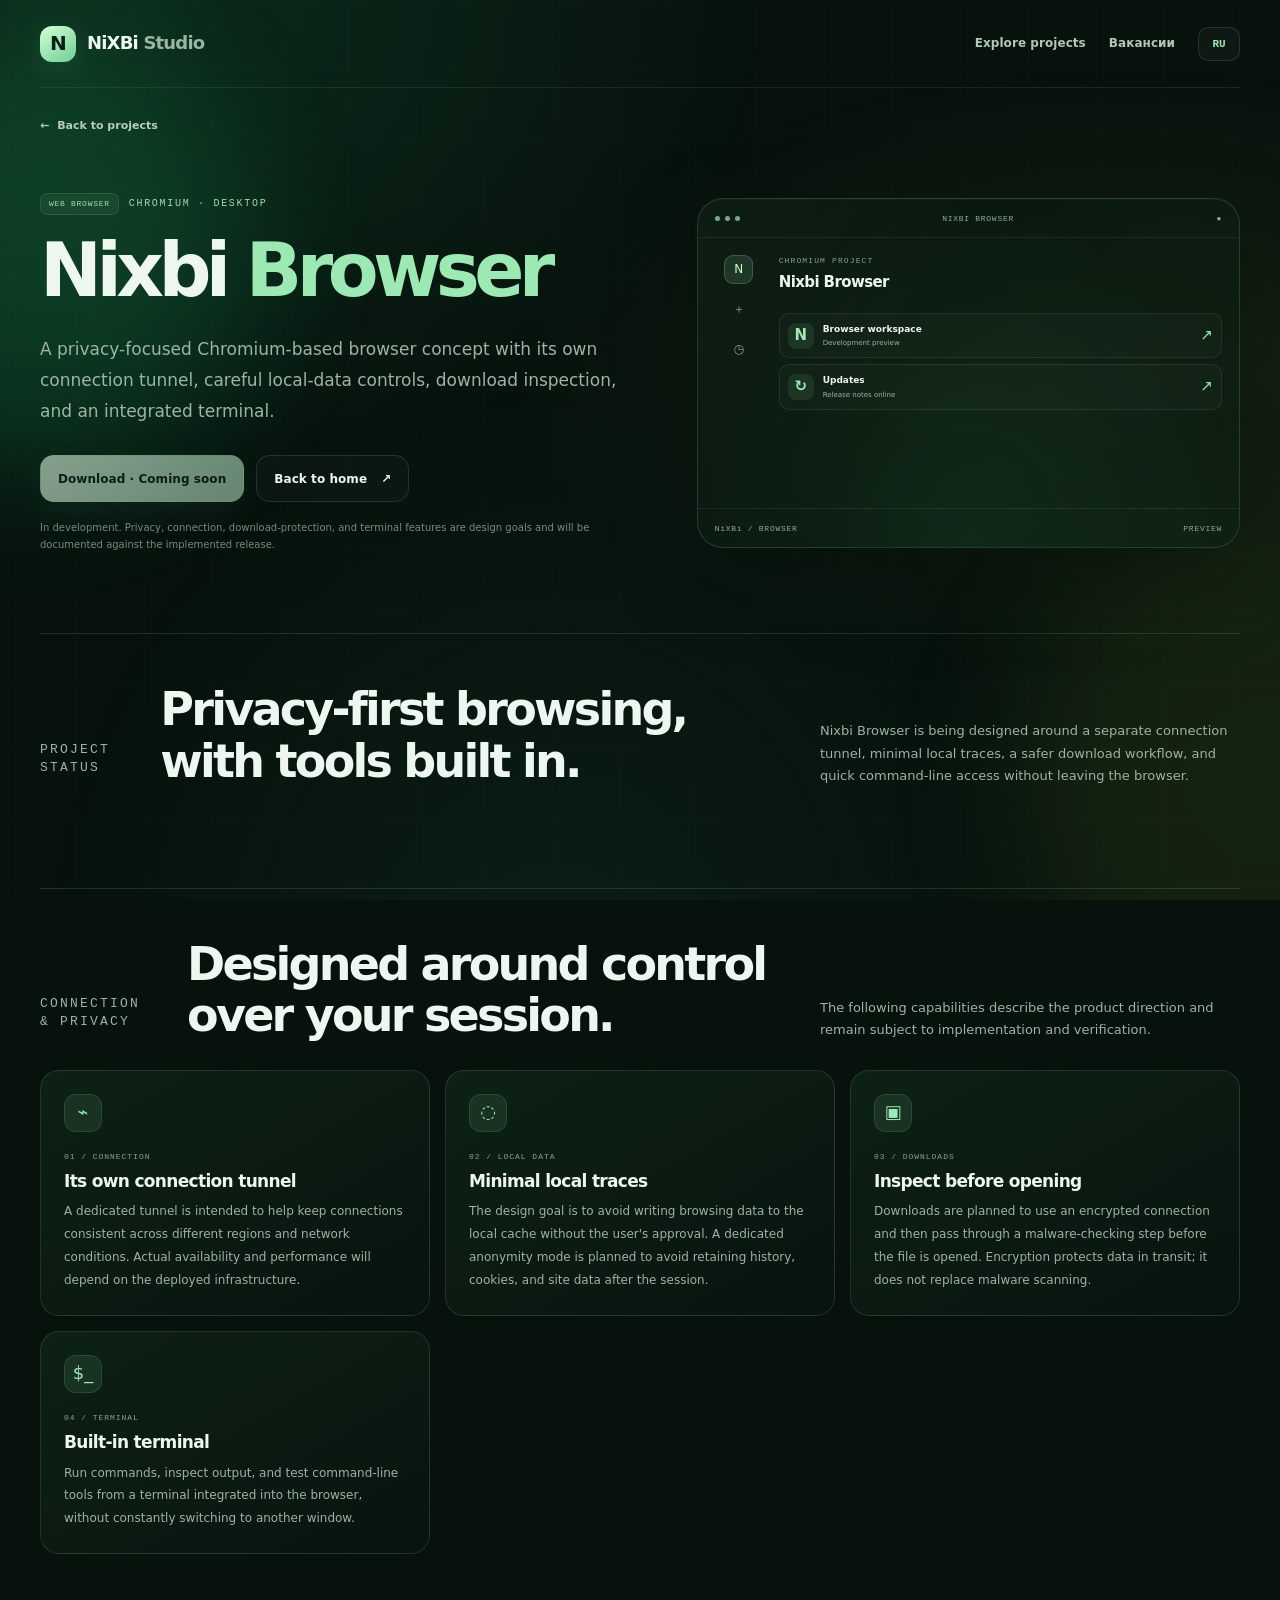
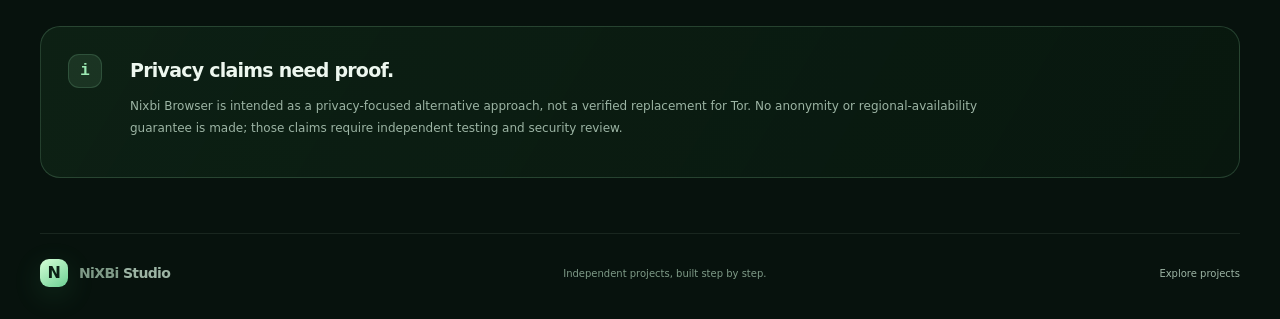
==== commit 1b69e5a4: "Expand NIXBI product descriptions" ====
--- a/browser.html
+++ b/browser.html
@@ -1,10 +1,10 @@
 <!doctype html>
 <html lang="en">
-<head><meta charset="utf-8"><meta name="viewport" content="width=device-width, initial-scale=1"><meta name="theme-color" content="#050706"><link rel="icon" type="image/svg+xml" href="favicon.svg"><meta name="description" content="Nixbi Browser, a Chromium-based browser project."><title>Nixbi Browser — NiXBi</title><link rel="stylesheet" href="styles.css"></head>
+<head><meta charset="utf-8"><meta name="viewport" content="width=device-width, initial-scale=1"><meta name="theme-color" content="#050706"><link rel="icon" type="image/svg+xml" href="favicon.svg"><meta name="description" content="Nixbi Browser is a privacy-focused Chromium-based browser concept with a dedicated connection tunnel, local-data controls, download inspection, and an integrated terminal."><title>Nixbi Browser — NiXBi</title><link rel="stylesheet" href="styles.css"></head>
 <body data-title-key="title_browser">
 <div class="site-scene" aria-hidden="true"><div class="scene-gradient"></div><div class="scene-grid"></div><div class="scene-orb orb-one"></div><div class="scene-orb orb-two"></div><div class="scene-orb orb-three"></div></div>
 <header class="site-header wrap"><a class="brand" href="index.html"><span class="brand-mark">N</span><span>NiXBi <em>Studio</em></span></a><nav aria-label="Main navigation"><a href="index.html#projects" data-open-projects data-i18n="nav_projects">Explore projects</a><a href="vacancies.html">Вакансии</a><button class="language-toggle" type="button" data-lang-toggle aria-label="Switch language" title="Switch language">RU</button></nav></header>
 <main class="wrap detail-page"><a class="back-link" href="index.html#projects" data-open-projects><span>←</span><span data-i18n="back_projects">Back to projects</span></a>
-<section class="product-hero"><div class="product-hero-copy"><p class="eyebrow"><span class="category-tag" data-i18n="tag_browser">WEB BROWSER</span><span>CHROMIUM · DESKTOP</span></p><h1>Nixbi <span>Browser</span></h1><p class="product-lead" data-i18n="browser_lead">A browser project built on Chromium. More details and downloads will be added as development progresses.</p><div class="hero-actions"><button class="button button-primary button-disabled" type="button" disabled data-i18n="browser_download">Download · Coming soon</button><a class="button button-quiet" href="index.html#projects" data-open-projects><span data-i18n="back_home">Back to home</span><span>↗</span></a></div><div class="hero-footnote" data-i18n="browser_status">The project is in development. The download button is not available yet.</div></div><div class="product-showcase launcher-showcase"><div class="showcase-top"><span class="window-dots"><i></i><i></i><i></i></span><span>NIXBI BROWSER</span><span>●</span></div><div class="showcase-layout"><div class="showcase-rail"><span class="rail-active">N</span><span>＋</span><span>◷</span></div><div class="showcase-content"><div class="showcase-welcome"><small>CHROMIUM PROJECT</small><b>Nixbi Browser</b></div><div class="showcase-row"><span class="row-icon">N</span><span><b>Browser workspace</b><small>Development preview</small></span><i>↗</i></div><div class="showcase-row"><span class="row-icon">↻</span><span><b>Updates</b><small>Release notes online</small></span><i>↗</i></div></div></div><div class="showcase-bottom"><span>NiXBi / BROWSER</span><span>PREVIEW</span></div></div></section>
-<section class="detail-section"><div class="section-heading"><p class="eyebrow">PROJECT STATUS</p><h2 data-i18n="browser_feature_title">A browser project, taking shape.</h2><p data-i18n="browser_feature_copy">Nixbi Browser is being developed separately from the NiXBi website. This page will be updated when its features and release details are ready.</p></div></section></main>
+<section class="product-hero"><div class="product-hero-copy"><p class="eyebrow"><span class="category-tag" data-i18n="tag_browser">WEB BROWSER</span><span>CHROMIUM · DESKTOP</span></p><h1>Nixbi <span>Browser</span></h1><p class="product-lead" data-i18n="browser_lead">A privacy-focused Chromium-based browser concept with its own connection tunnel, careful local-data controls, download inspection, and an integrated terminal.</p><div class="hero-actions"><button class="button button-primary button-disabled" type="button" disabled data-i18n="browser_download">Download · Coming soon</button><a class="button button-quiet" href="index.html#projects" data-open-projects><span data-i18n="back_home">Back to home</span><span>↗</span></a></div><div class="hero-footnote" data-i18n="browser_status">In development. Privacy, connection, download-protection, and terminal features are design goals and will be documented against the implemented release.</div></div><div class="product-showcase launcher-showcase"><div class="showcase-top"><span class="window-dots"><i></i><i></i><i></i></span><span>NIXBI BROWSER</span><span>●</span></div><div class="showcase-layout"><div class="showcase-rail"><span class="rail-active">N</span><span>＋</span><span>◷</span></div><div class="showcase-content"><div class="showcase-welcome"><small>CHROMIUM PROJECT</small><b>Nixbi Browser</b></div><div class="showcase-row"><span class="row-icon">N</span><span><b>Browser workspace</b><small>Development preview</small></span><i>↗</i></div><div class="showcase-row"><span class="row-icon">↻</span><span><b>Updates</b><small>Release notes online</small></span><i>↗</i></div></div></div><div class="showcase-bottom"><span>NiXBi / BROWSER</span><span>PREVIEW</span></div></div></section>
+<section class="detail-section"><div class="section-heading"><p class="eyebrow">PROJECT STATUS</p><h2 data-i18n="browser_feature_title">Privacy-first browsing, with tools built in.</h2><p data-i18n="browser_feature_copy">Nixbi Browser is being designed around a separate connection tunnel, minimal local traces, a safer download workflow, and quick command-line access without leaving the browser.</p></div></section><section class="detail-section"><div class="section-heading"><p class="eyebrow">CONNECTION &amp; PRIVACY</p><h2>Designed around control over your session.</h2><p>The following capabilities describe the product direction and remain subject to implementation and verification.</p></div><div class="feature-grid"><article class="feature-card"><span class="feature-icon">⌁</span><span class="feature-index">01 / CONNECTION</span><h3>Its own connection tunnel</h3><p>A dedicated tunnel is intended to help keep connections consistent across different regions and network conditions. Actual availability and performance will depend on the deployed infrastructure.</p></article><article class="feature-card"><span class="feature-icon">◌</span><span class="feature-index">02 / LOCAL DATA</span><h3>Minimal local traces</h3><p>The design goal is to avoid writing browsing data to the local cache without the user's approval. A dedicated anonymity mode is planned to avoid retaining history, cookies, and site data after the session.</p></article><article class="feature-card"><span class="feature-icon">▣</span><span class="feature-index">03 / DOWNLOADS</span><h3>Inspect before opening</h3><p>Downloads are planned to use an encrypted connection and then pass through a malware-checking step before the file is opened. Encryption protects data in transit; it does not replace malware scanning.</p></article><article class="feature-card"><span class="feature-icon">$_</span><span class="feature-index">04 / TERMINAL</span><h3>Built-in terminal</h3><p>Run commands, inspect output, and test command-line tools from a terminal integrated into the browser, without constantly switching to another window.</p></article></div></section><section class="callout-panel"><span class="callout-mark">i</span><div><h2>Privacy claims need proof.</h2><p>Nixbi Browser is intended as a privacy-focused alternative approach, not a verified replacement for Tor. No anonymity or regional-availability guarantee is made; those claims require independent testing and security review.</p></div></section></main>
 <footer class="site-footer wrap"><a class="brand footer-brand" href="index.html"><span class="brand-mark">N</span><span>NiXBi <em>Studio</em></span></a><span data-i18n="footer_line">Independent projects, built step by step.</span><div class="footer-links"><a href="index.html#projects" data-open-projects data-i18n="nav_projects">Explore projects</a></div></footer><script src="site.js" defer></script></body></html>
--- a/styles.css
+++ b/styles.css
@@ -86,3 +86,16 @@
 .vacancy-telegram{white-space:nowrap}
 .vacancy-handle{display:block;margin-top:8px;color:var(--green);font:13px var(--mono)}
 @media(max-width:700px){.vacancies-page{padding:45px 0 72px}.vacancies-hero{border-radius:23px}.vacancies-lead{font-size:15px}.vacancies-section{border-radius:20px}.vacancy-contact{align-items:flex-start}.vacancy-telegram{width:100%}}
+
+
+/* Isolate the vacancies page from the fixed decorative scene.
+   Each content section gets its own explicit stacking level on mobile browsers. */
+.vacancies-page{position:relative;z-index:2;isolation:isolate;display:flow-root}
+.vacancies-page>section{position:relative;z-index:1;display:flow-root}
+.vacancies-hero,.vacancies-section,.vacancy-contact{transform:none;backface-visibility:visible}
+@media(max-width:700px){
+  .vacancies-page{padding:45px 0 72px}
+  .vacancies-page>section{float:none;clear:both}
+  .vacancies-section{margin-top:28px}
+  .vacancy-contact{margin-top:28px}
+}
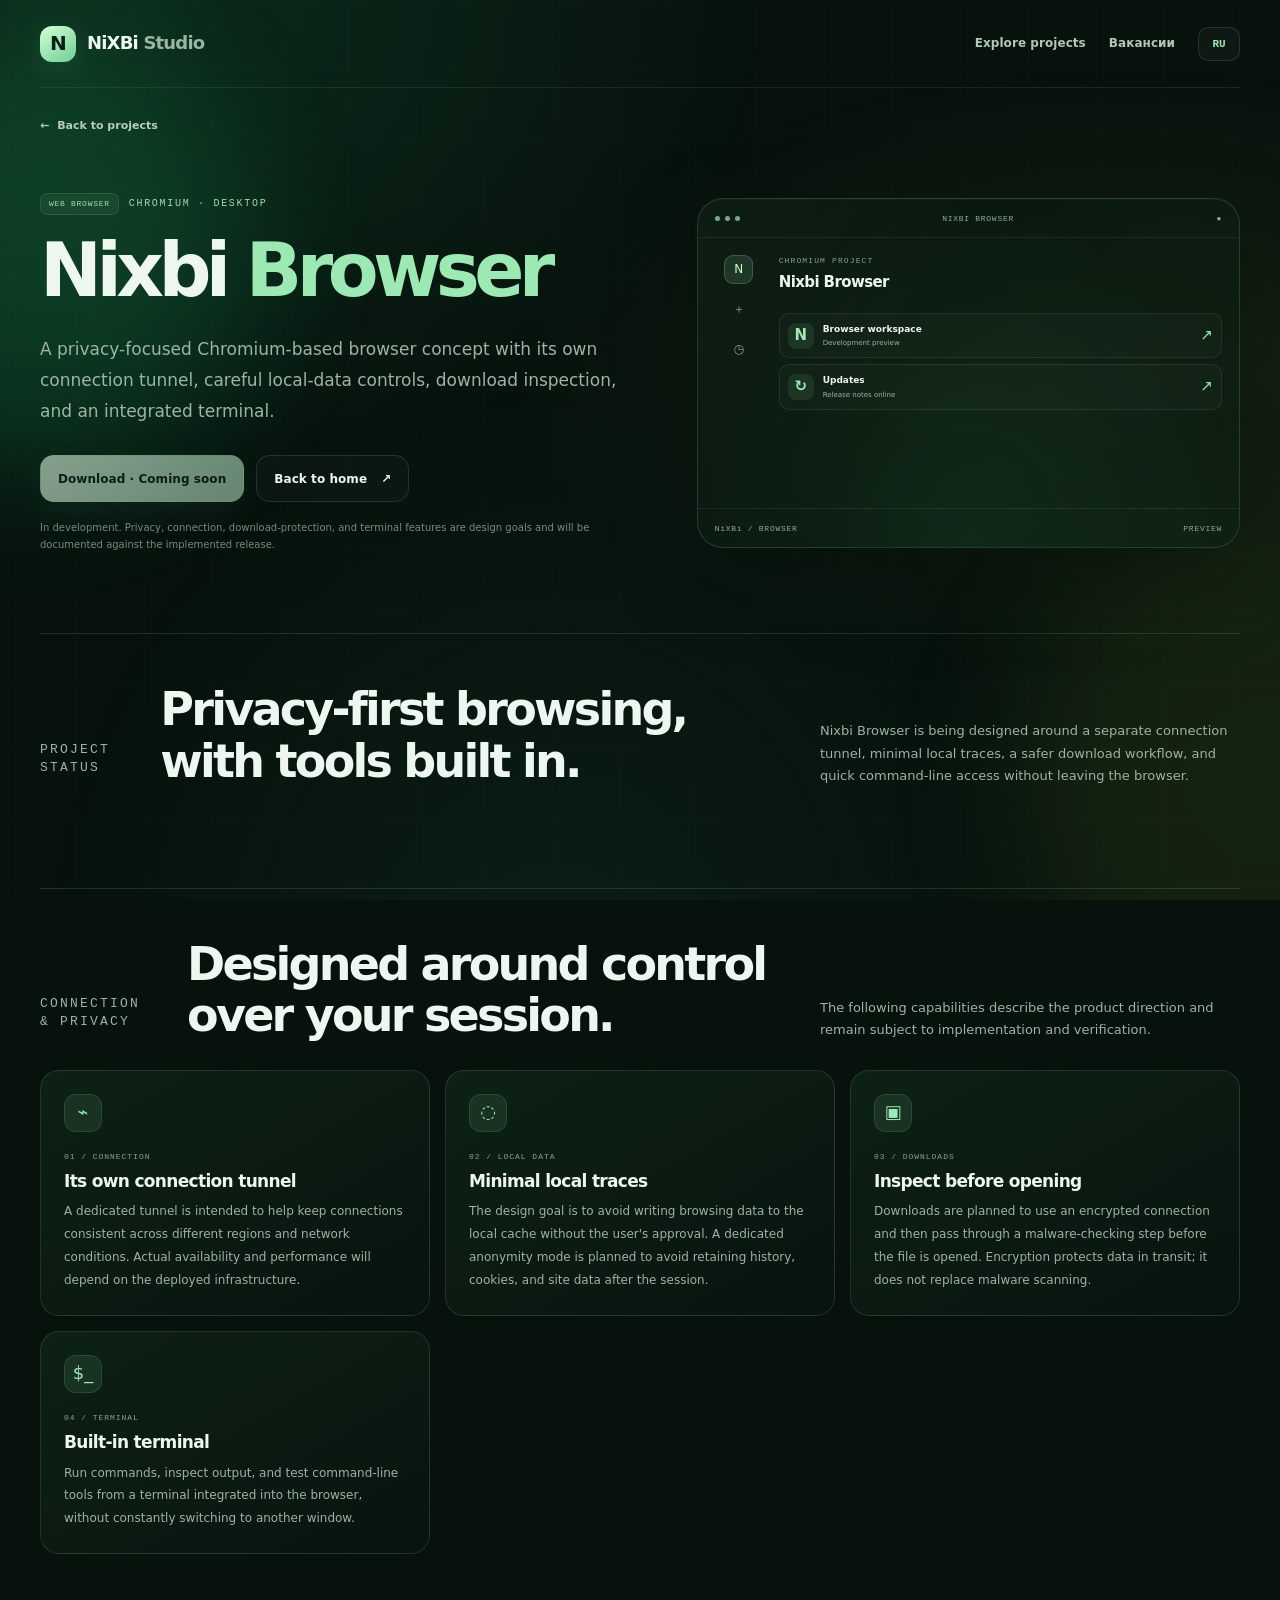
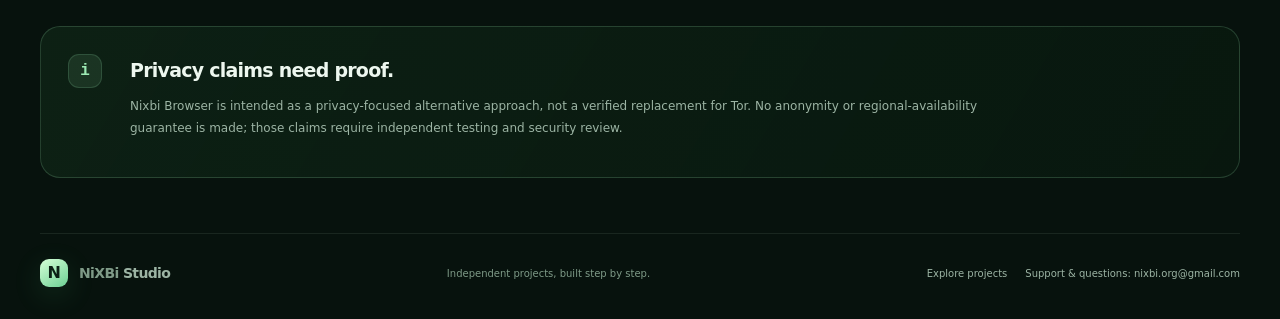
==== commit 572b4dba: "Add support email and localization updates (browser.html)" ====
--- a/browser.html
+++ b/browser.html
@@ -5,6 +5,6 @@
 <div class="site-scene" aria-hidden="true"><div class="scene-gradient"></div><div class="scene-grid"></div><div class="scene-orb orb-one"></div><div class="scene-orb orb-two"></div><div class="scene-orb orb-three"></div></div>
 <header class="site-header wrap"><a class="brand" href="index.html"><span class="brand-mark">N</span><span>NiXBi <em>Studio</em></span></a><nav aria-label="Main navigation"><a href="index.html#projects" data-open-projects data-i18n="nav_projects">Explore projects</a><a href="vacancies.html">Вакансии</a><button class="language-toggle" type="button" data-lang-toggle aria-label="Switch language" title="Switch language">RU</button></nav></header>
 <main class="wrap detail-page"><a class="back-link" href="index.html#projects" data-open-projects><span>←</span><span data-i18n="back_projects">Back to projects</span></a>
-<section class="product-hero"><div class="product-hero-copy"><p class="eyebrow"><span class="category-tag" data-i18n="tag_browser">WEB BROWSER</span><span>CHROMIUM · DESKTOP</span></p><h1>Nixbi <span>Browser</span></h1><p class="product-lead" data-i18n="browser_lead">A privacy-focused Chromium-based browser concept with its own connection tunnel, careful local-data controls, download inspection, and an integrated terminal.</p><div class="hero-actions"><button class="button button-primary button-disabled" type="button" disabled data-i18n="browser_download">Download · Coming soon</button><a class="button button-quiet" href="index.html#projects" data-open-projects><span data-i18n="back_home">Back to home</span><span>↗</span></a></div><div class="hero-footnote" data-i18n="browser_status">In development. Privacy, connection, download-protection, and terminal features are design goals and will be documented against the implemented release.</div></div><div class="product-showcase launcher-showcase"><div class="showcase-top"><span class="window-dots"><i></i><i></i><i></i></span><span>NIXBI BROWSER</span><span>●</span></div><div class="showcase-layout"><div class="showcase-rail"><span class="rail-active">N</span><span>＋</span><span>◷</span></div><div class="showcase-content"><div class="showcase-welcome"><small>CHROMIUM PROJECT</small><b>Nixbi Browser</b></div><div class="showcase-row"><span class="row-icon">N</span><span><b>Browser workspace</b><small>Development preview</small></span><i>↗</i></div><div class="showcase-row"><span class="row-icon">↻</span><span><b>Updates</b><small>Release notes online</small></span><i>↗</i></div></div></div><div class="showcase-bottom"><span>NiXBi / BROWSER</span><span>PREVIEW</span></div></div></section>
-<section class="detail-section"><div class="section-heading"><p class="eyebrow">PROJECT STATUS</p><h2 data-i18n="browser_feature_title">Privacy-first browsing, with tools built in.</h2><p data-i18n="browser_feature_copy">Nixbi Browser is being designed around a separate connection tunnel, minimal local traces, a safer download workflow, and quick command-line access without leaving the browser.</p></div></section><section class="detail-section"><div class="section-heading"><p class="eyebrow">CONNECTION &amp; PRIVACY</p><h2>Designed around control over your session.</h2><p>The following capabilities describe the product direction and remain subject to implementation and verification.</p></div><div class="feature-grid"><article class="feature-card"><span class="feature-icon">⌁</span><span class="feature-index">01 / CONNECTION</span><h3>Its own connection tunnel</h3><p>A dedicated tunnel is intended to help keep connections consistent across different regions and network conditions. Actual availability and performance will depend on the deployed infrastructure.</p></article><article class="feature-card"><span class="feature-icon">◌</span><span class="feature-index">02 / LOCAL DATA</span><h3>Minimal local traces</h3><p>The design goal is to avoid writing browsing data to the local cache without the user's approval. A dedicated anonymity mode is planned to avoid retaining history, cookies, and site data after the session.</p></article><article class="feature-card"><span class="feature-icon">▣</span><span class="feature-index">03 / DOWNLOADS</span><h3>Inspect before opening</h3><p>Downloads are planned to use an encrypted connection and then pass through a malware-checking step before the file is opened. Encryption protects data in transit; it does not replace malware scanning.</p></article><article class="feature-card"><span class="feature-icon">$_</span><span class="feature-index">04 / TERMINAL</span><h3>Built-in terminal</h3><p>Run commands, inspect output, and test command-line tools from a terminal integrated into the browser, without constantly switching to another window.</p></article></div></section><section class="callout-panel"><span class="callout-mark">i</span><div><h2>Privacy claims need proof.</h2><p>Nixbi Browser is intended as a privacy-focused alternative approach, not a verified replacement for Tor. No anonymity or regional-availability guarantee is made; those claims require independent testing and security review.</p></div></section></main>
-<footer class="site-footer wrap"><a class="brand footer-brand" href="index.html"><span class="brand-mark">N</span><span>NiXBi <em>Studio</em></span></a><span data-i18n="footer_line">Independent projects, built step by step.</span><div class="footer-links"><a href="index.html#projects" data-open-projects data-i18n="nav_projects">Explore projects</a></div></footer><script src="site.js" defer></script></body></html>+<section class="product-hero"><div class="product-hero-copy"><p class="eyebrow"><span class="category-tag" data-i18n="tag_browser">WEB BROWSER</span><span data-i18n="browser_platform">CHROMIUM · DESKTOP</span></p><h1>Nixbi <span>Browser</span></h1><p class="product-lead" data-i18n="browser_lead">A privacy-focused Chromium-based browser concept with its own connection tunnel, careful local-data controls, download inspection, and an integrated terminal.</p><div class="hero-actions"><button class="button button-primary button-disabled" type="button" disabled data-i18n="browser_download">Download · Coming soon</button><a class="button button-quiet" href="index.html#projects" data-open-projects><span data-i18n="back_home">Back to home</span><span>↗</span></a></div><div class="hero-footnote" data-i18n="browser_status">In development. Privacy, connection, download-protection, and terminal features are design goals and will be documented against the implemented release.</div></div><div class="product-showcase launcher-showcase"><div class="showcase-top"><span class="window-dots"><i></i><i></i><i></i></span><span>NIXBI BROWSER</span><span>●</span></div><div class="showcase-layout"><div class="showcase-rail"><span class="rail-active">N</span><span>＋</span><span>◷</span></div><div class="showcase-content"><div class="showcase-welcome"><small data-i18n="browser_mock_kicker">CHROMIUM PROJECT</small><b>Nixbi Browser</b></div><div class="showcase-row"><span class="row-icon">N</span><span><b data-i18n="browser_mock_workspace">Browser workspace</b><small data-i18n="browser_mock_preview">Development preview</small></span><i>↗</i></div><div class="showcase-row"><span class="row-icon">↻</span><span><b data-i18n="browser_mock_updates">Updates</b><small data-i18n="browser_mock_release">Release notes online</small></span><i>↗</i></div></div></div><div class="showcase-bottom"><span>NiXBi / BROWSER</span><span>PREVIEW</span></div></div></section>
+<section class="detail-section"><div class="section-heading"><p class="eyebrow" data-i18n="browser_status_kicker">PROJECT STATUS</p><h2 data-i18n="browser_feature_title">Privacy-first browsing, with tools built in.</h2><p data-i18n="browser_feature_copy">Nixbi Browser is being designed around a separate connection tunnel, minimal local traces, a safer download workflow, and quick command-line access without leaving the browser.</p></div></section><section class="detail-section"><div class="section-heading"><p class="eyebrow" data-i18n="browser_section_kicker">CONNECTION &amp; PRIVACY</p><h2 data-i18n="browser_section_title">Designed around control over your session.</h2><p data-i18n="browser_section_intro">The following capabilities describe the product direction and remain subject to implementation and verification.</p></div><div class="feature-grid"><article class="feature-card"><span class="feature-icon">⌁</span><span class="feature-index" data-i18n="browser_index_connection">01 / CONNECTION</span><h3 data-i18n="browser_tunnel_title">Its own connection tunnel</h3><p data-i18n="browser_tunnel_copy">A dedicated tunnel is intended to help keep connections consistent across different regions and network conditions. Actual availability and performance will depend on the deployed infrastructure.</p></article><article class="feature-card"><span class="feature-icon">◌</span><span class="feature-index" data-i18n="browser_index_local">02 / LOCAL DATA</span><h3 data-i18n="browser_privacy_title">Minimal local traces</h3><p data-i18n="browser_privacy_copy">The design goal is to avoid writing browsing data to the local cache without the user's approval. A dedicated anonymity mode is planned to avoid retaining history, cookies, and site data after the session.</p></article><article class="feature-card"><span class="feature-icon">▣</span><span class="feature-index" data-i18n="browser_index_downloads">03 / DOWNLOADS</span><h3 data-i18n="browser_download_title">Inspect before opening</h3><p data-i18n="browser_download_copy">Downloads are planned to use an encrypted connection and then pass through a malware-checking step before the file is opened. Encryption protects data in transit; it does not replace malware scanning.</p></article><article class="feature-card"><span class="feature-icon">$_</span><span class="feature-index" data-i18n="browser_index_terminal">04 / TERMINAL</span><h3 data-i18n="browser_terminal_title">Built-in terminal</h3><p data-i18n="browser_terminal_copy">Run commands, inspect output, and test command-line tools from a terminal integrated into the browser, without constantly switching to another window.</p></article></div></section><section class="callout-panel"><span class="callout-mark">i</span><div><h2 data-i18n="browser_warning_title">Privacy claims need proof.</h2><p data-i18n="browser_warning_copy">Nixbi Browser is intended as a privacy-focused alternative approach, not a verified replacement for Tor. No anonymity or regional-availability guarantee is made; those claims require independent testing and security review.</p></div></section></main>
+<footer class="site-footer wrap"><a class="brand footer-brand" href="index.html"><span class="brand-mark">N</span><span>NiXBi <em>Studio</em></span></a><span data-i18n="footer_line">Independent projects, built step by step.</span><div class="footer-links"><a href="index.html#projects" data-open-projects data-i18n="nav_projects">Explore projects</a><a href="mailto:nixbi.org@gmail.com" data-i18n="footer_support">Support &amp; questions: nixbi.org@gmail.com</a></div></footer><script src="site.js" defer></script></body></html>
